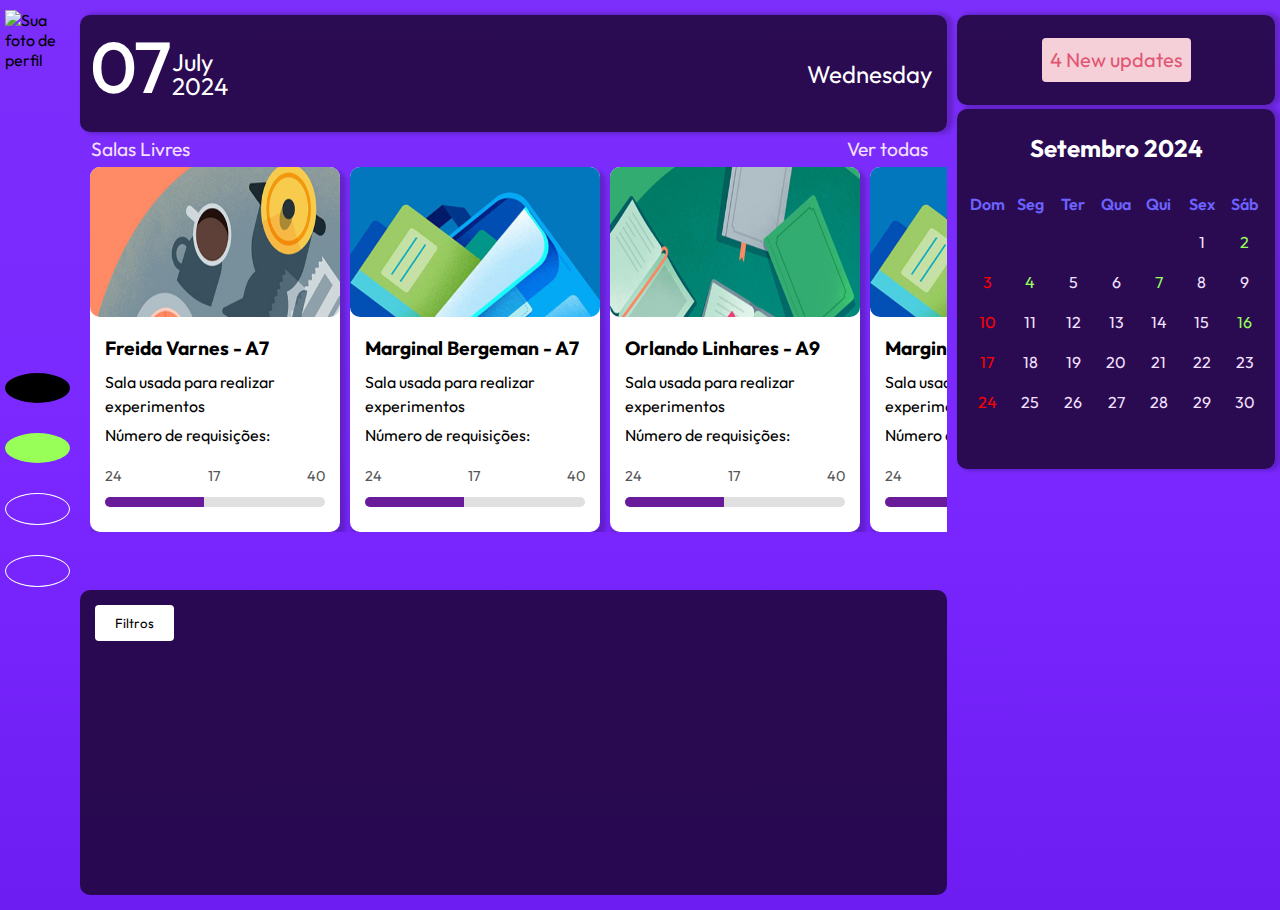
==== src/html/aplicação.html @ 735cd32f "creating a filter button of header content" ====
<!DOCTYPE html>
<html lang="en">
  <head>
    <meta charset="UTF-8" />
    <meta name="viewport" content="width=device-width, initial-scale=1.0" />
    <meta name="description" content="Eduster - Gestão de Salas e Agendamentos de Salas." />
    <link rel="stylesheet" href="/src/styles/global.css" />
    <link rel="stylesheet" href="/src/styles/aplicação.css" />
    <link
      rel="stylesheet"
      href="https://cdnjs.cloudflare.com/ajax/libs/font-awesome/6.5.2/css/all.min.css"
      integrity="sha512-SnH5WK+bZxgPHs44uWIX+LLJAJ9/2PkPKZ5QiAj6Ta86w+fsb2TkcmfRyVX3pBnMFcV7oQPJkl9QevSCWr3W6A=="
      crossorigin="anonymous"
      referrerpolicy="no-referrer"
    />
    <title>Eduster</title>
  </head>
  <body>



    <main>
    
      <header class=" bento-container">
        <nav class="navBar">
          <div class="nav-content">
            <div class="perfil-container">
              <img src="../assets/pessoa.png" alt="Sua foto de perfil" />
            </div>
    
            <ul class="nav-items">
              <li variant-0>
                <img src="../assets/logo_da_eduster.png" alt="" />
              </li>
              <li variant-1>
                <span>
                  <i class="fa-solid fa-house"></i>
                </span>
               
              </li>
              <li variant-2 onclick=showCreateSchedule()>
                <span>
                  <i class="fa-solid fa-plus"></i>
                </span>
                
              </li>
              <li variant-3 onclick=showListSchedule()>
                <span>
                  <i class="fa-solid fa-calendar-days"></i>
                </span>
                
              </li>
              <li variant-4 onclick=showReminder() >
                <span>
                  <i class="fa-solid fa-bookmark"></i>
                </span>
                
              </li>
            </ul>
          </div>
        </nav>
      </header>

      <section class="content bento-container">
        <div class="date-container">
          <div class="date">
              <p class="dayNumber">07</p>
              <div class="monther">
                  <p >July</p>
                  <p >2024</p>
              </div>
          </div>
          <div class="day">
              <p >Wednesday</p>
          </div>
        </div>

        <div class="cards">

          <div class="container-info">
            <span>Salas Livres</span>
            <span class="viewMore">Ver todas</span>
          </div>

          <div class="cards-container">

            <div class="card">
              <div class="card-image">
                <img src="../assets/card-1.png" alt="Imagem do Card" />
              </div>
              <div class="card-content">
                <h3>Freida Varnes - A7</h3>
                <p>Sala usada para realizar experimentos</p>
                <p>Número de requisições:</p>
                <div class="card-stats">
                  <div><i class="fa-solid fa-book"></i> 24</div>
                  <div><i class="fa-solid fa-users"></i> 17</div>
                  <div><i class="fa-solid fa-clipboard-list"></i> 40</div>
                </div>
                <div class="progress">
                  <div class="progress-bar" style="width: 45%;"></div>
                </div>
              </div>
            </div>

            <div class="card">
              <div class="card-image">
                <img src="../assets/card-2.png" alt="Imagem do Card" />
              </div>
              <div class="card-content">
                <h3>Marginal Bergeman - A7</h3>
                <p>Sala usada para realizar experimentos</p>
                <p>Número de requisições:</p>
                <div class="card-stats">
                  <div><i class="fa-solid fa-book"></i> 24</div>
                  <div><i class="fa-solid fa-users"></i> 17</div>
                  <div><i class="fa-solid fa-clipboard-list"></i> 40</div>
                </div>
                <div class="progress">
                  <div class="progress-bar" style="width: 45%;"></div>
                </div>
              </div>
            </div>

            <div class="card">
              <div class="card-image">
                <img src="../assets/card-3.png" alt="Imagem do Card" />
              </div>
              <div class="card-content">
                <h3>Orlando Linhares - A9</h3>
                <p>Sala usada para realizar experimentos</p>
                <p>Número de requisições:</p>
                <div class="card-stats">
                  <div><i class="fa-solid fa-book"></i> 24</div>
                  <div><i class="fa-solid fa-users"></i> 17</div>
                  <div><i class="fa-solid fa-clipboard-list"></i> 40</div>
                </div>
                <div class="progress">
                  <div class="progress-bar" style="width: 45%;"></div>
                </div>
              </div>
            </div>

            <div class="card">
              <div class="card-image">
                <img src="../assets/card-2.png" alt="Imagem do Card" />
              </div>
              <div class="card-content">
                <h3>Marginal Bergeman - A7</h3>
                <p>Sala usada para realizar experimentos</p>
                <p>Número de requisições:</p>
                <div class="card-stats">
                  <div><i class="fa-solid fa-book"></i> 24</div>
                  <div><i class="fa-solid fa-users"></i> 17</div>
                  <div><i class="fa-solid fa-clipboard-list"></i> 40</div>
                </div>
                <div class="progress">
                  <div class="progress-bar" style="width: 45%;"></div>
                </div>
              </div>
            </div>

            <div class="card">
              <div class="card-image">
                <img src="../assets/card-3.png" alt="Imagem do Card" />
              </div>
              <div class="card-content">
                <h3>Orlando Linhares - A9</h3>
                <p>Sala usada para realizar experimentos</p>
                <p>Número de requisições:</p>
                <div class="card-stats">
                  <div><i class="fa-solid fa-book"></i> 24</div>
                  <div><i class="fa-solid fa-users"></i> 17</div>
                  <div><i class="fa-solid fa-clipboard-list"></i> 40</div>
                </div>
                <div class="progress">
                  <div class="progress-bar" style="width: 45%;"></div>
                </div>
              </div>
            </div>

            <div class="card">
              <div class="card-image">
                <img src="../assets/card-2.png" alt="Imagem do Card" />
              </div>
              <div class="card-content">
                <h3>Marginal Bergeman - A7</h3>
                <p>Sala usada para realizar experimentos</p>
                <p>Número de requisições:</p>
                <div class="card-stats">
                  <div><i class="fa-solid fa-book"></i> 24</div>
                  <div><i class="fa-solid fa-users"></i> 17</div>
                  <div><i class="fa-solid fa-clipboard-list"></i> 40</div>
                </div>
                <div class="progress">
                  <div class="progress-bar" style="width: 45%;"></div>
                </div>
              </div>
            </div>
            
          </div>
          
        </div>


        <div class="calendar">
          <div class="calendar-header">
            <div class="filter-container">

              <button class="filter-button" id="filterBtn">Filtros</button>
              <div class="filter-content" id="filterContent">
                <p>Turno da Manhã</p>
                <p>Turno da Tarde</p>
              </div>
            </div>

          </div>
          <div class="calendar-content">

            <div class="content-container"></div>
            <div class="content-hours"></div>

          </div>

        </div>

        
      </section>
      
      <aside class=" bento-container">
              <div class="aside-header">
                <span>
                  <i class="fa-regular fa-bell"></i>
                </span>
                <p>
                  <i class="fa-solid fa-box-archive"></i>
                  4 New updates
                </p>
                <span>
                  <i class="fa-regular fa-user"></i>
                </span>
              </div>

              

              <div class="aside-date">
                <h2>Setembro 2024</h2>
                <div class="aside-calendar">
                  
                  <div class="days-of-week">
                      <div>Dom</div>
                      <div>Seg</div>
                      <div>Ter</div>
                      <div>Qua</div>
                      <div>Qui</div>
                      <div>Sex</div>
                      <div>Sáb</div>
                  </div>
                  <div class="days">
                      <div></div>
                      <div></div>
                      <div></div>
                      <div></div>
                      <div></div>
                      <div>1</div>
                      <div class="commitment">2</div>
                      <div>3</div>
                      <div class="commitment">4</div>
                      <div>5</div>
                      <div>6</div>
                      <div class="commitment">7</div>
                      <div>8</div>
                      <div>9</div>
                      <div class="commitment">10</div>
                      <div>11</div>
                      <div>12</div>
                      <div>13</div>
                      <div>14</div>
                      <div>15</div>
                      <div class="commitment">16</div>
                      <div>17</div>
                      <div>18</div>
                      <div>19</div>
                      <div>20</div>
                      <div>21</div>
                      <div>22</div>
                      <div>23</div>
                      <div>24</div>
                      <div>25</div>
                      <div>26</div>
                      <div>27</div>
                      <div>28</div>
                      <div>29</div>
                      <div>30</div>
                  </div>
              </div>

              </div>

              <!-- <div class="aside-item">
                <img src="../assets/Captura de tela 2024-09-15 140424.png" alt="" >
              </div> -->
        </aside>

      <dialog id="modal-1">
        
        <div class="dialog-header">
          <i class="fa-solid fa-chevron-left button-close"></i>
          <h3>Agendamentos de salas</h3>
          <button class="btn-dialog">Agendar</button>
        </div>


        <form  >
          <div class="form-info">
            
            <label for="">Dia:</label>
            <input type="date">

            <label for="">Horário:</label>
            <input type="time" >

            <label for="">Sala / Laboratório:</label>
            <input type="text" >

            <label for="">Turno:</label>
            <input type="text">

          </div>

          <div class="divisorBar"></div>

          <div class="form-priority">

            
            <div>
              <h4>Nível de prioridade :</h4>
              <ul>
                <li>
                  <button>
                    <i class="fa-solid fa-book"></i>
                  </button>
                </li>
                <li>
                  <button>
                    <i class="fa-solid fa-flask"></i>
                  </button>
                </li>
                <li>
                  <button>
                    <i class="fa-solid fa-people-robbery"></i>
                  </button>
                </li>
              </ul>
            </div>

            <label for="">Motivo do agendamento :</label>
            <textarea name="" id=""></textarea>


          </div>
        </form>

        <button class="button-dialog-info"> 
          <i class="fa-solid fa-person-circle-question"></i>
        </button>

        <button class="btn-dialog btn-dialog-footer none">Agendar</button>

      </dialog>

      <dialog id="modal-3">
        
        <div class="dialog-header">
          <i class="fa-solid fa-chevron-left button-close"></i>
          <h3>Adicionar um lembrete</h3>
          <button class="btn-dialog">Adicionar</button>
        </div>


        <form  >
          <div class="form-info">

            <label for="">Dia:</label>
            <input type="date">

            <label for="">Horário:</label>
            <input type="time" >

            <label for="">Motivo do agendamento :</label>
            <textarea name="" id=""></textarea>

            

          </div>

          <div class="divisorBar"></div>

          <div class="form-priority">
            <h4>Nível de prioridade :</h4>
            <ul>
              <li>
                <input type="checkbox" name="" id="">
                <p>Lembretes de Tarefas</p>
              </li>
              <li>
                <input type="checkbox" name="" id="">
                <p>Lembretes de Eventos Recorrentes</p>
              </li>
              <li>
                <input type="checkbox" name="" id="">
                <p>Lembretes de Provas</p>
              </li>
              <li>
                <input type="checkbox" name="" id="">
                <p>Lembrete de entrega de trabalhos</p>
              </li>
              <li>
                <input type="checkbox" name="" id="">
                <p>Lembretes de Compromissos</p>
              </li>
              </ul>
          </div>
        </form>

        <button class="btn-dialog btn-dialog-footer none">Agendar</button>

      </dialog>

      <dialog id="modal-2">
        
        <div class="dialog-header">
          <i class="fa-solid fa-chevron-left button-close"></i>
          <nav>
            <ul>
              <li>Ocupadas</li>
              <li>Vazias</li>
            </ul>
            <div>
              <input type="text" placeholder="Alguma sala em mente?">
              <i class="fa-solid fa-magnifying-glass"></i>
            </div>
          </nav>
          <div class="header-list ">
            <span class="search" >
              <i class="fa-solid fa-magnifying-glass"></i>
            </span>
            <span class="menu" >
              <i class="fa-solid fa-bars"></i>
            </span>
          </div>
        </div>
        <div class="dialog-container">

        </div>
      </dialog>

      <dialog id="conclude">
        <div>
          <i class="fa-solid fa-xmark"></i>
          <p>teste</p>
        </div>
      </dialog>

      <dialog id="infoPriority">

        <div class="dialog-header">
          <i class="fa-solid fa-chevron-left button-close"></i>
          <h3>Nível de prioridade</h3>
          <span></span>
        </div>

        <div>
          <ul>
            <li>
              <div>
                <p>Nível estudantil :</p>
                <i class="fa-solid fa-book"></i>
              </div>
              <p>Tem peso um na escolha do sistema, alunos  comuns podem acessar.</p>
            </li>
            <li>
              <div>
                <p>Nível acadêmico :</p>
                <i class="fa-solid fa-flask"></i>
              </div>
              <p>Tem peso dois na escolha do sistema, apenas professores e alunos credênciados  podem acessar.  </p>
            </li>
            <li>
              <div>
                <p>Nível disciplinar : </p>
                <i class="fa-solid fa-people-robbery"></i>
              </div>
              <p>Tem peso três na escolha do sistema, apenas professores podem acessar.</p>
            </li>

          </ul>
        </div>

      </dialog>


    </main>

    <script src="../scripts/script.js"></script>
  </body>
</html>
---- src/styles/global.css ----
@import url('https://fonts.googleapis.com/css2?family=Outfit:wght@100..900&display=swap');
*{
    font-family: 'Outfit',sans-serif;
    margin: 0;
    padding: 0;
    box-sizing: border-box;
}

p {
    font-size: 1.25rem;
    line-height: 1.5rem;
    color: #fff;
  }
  
  i {
    font-size: 2.25rem;
    color: #fff;
  }
  
.btn{
    background-color: #97ff58;
    width: 14.625rem;
    height: 4.375rem;
    border-radius: 14px;
    margin-top: 10px;
    border: none;
}

.circulos-layout {
  width: 150px;
  display: flex;
  align-items: center;
  gap: 20px;
}
.circulos {
  width: 25px;
  height: 25px;
  background-color: #fff;
  border-radius: 100%;
}

.none{
  display: none;
}
.block{
  display: block;
}
---- src/styles/aplicação.css ----
:root {
  font-size: 16px;
  --cor-primaria: #7c2efb;
  --cor-secundaria: #6c63ff;
  --cor-sucess: #97ff58;
  --background: #1e0738de;
  --text-secondary: rgb(190, 184, 184);
  --background-button-dialog: #650095;
}

/* classes comuns  */

.btn-dialog {
  min-width: 120px;
  width: 100%;
  height: 46px;
  border-radius: 10px;
  background-color: var(--background-button-dialog);
  color: #fff;
  border: none;
  box-shadow: 4px 4px 4px 2px rgba(0, 0, 0, 0.2);
}

/* conteudo  */


body {
  background-image: linear-gradient(
    to bottom,
    var(--cor-primaria),
    #7a28ff,
    #6d1cf2
  );
  padding: 5px 5px;
}

main{
  min-block-size: 100vh;
  display: flex;
  flex-direction: row;
  flex-wrap: wrap;
  gap: 10px;
}


i {
  font-size: 1.5rem;
  cursor: pointer;
}

span{
  width: 30px;
  height: 30px;
  text-align: center;
}

nav{
  grid-row: 1 / -1;
}

dialog {
  position: relative;
  width: 70%;
  min-block-size: 70vh;
  margin: auto;
  border: none;
  border-radius: 8px;
  box-shadow: 0 4px 8px rgba(0, 0, 0, 0.1);
  padding: 20px;
  background-color: #fff;
  text-align: center;
}

dialog p {
  font-size: 1.5rem;
  font-weight: 400;
  color: #000110;
}

dialog i {
  color: #000;
}

dialog .dialog-header {
  width: 100%;
  height: 50px;
  display: flex;
  justify-content: space-between;
  align-items: center;
  margin: 0px 0px 10px 0px;
}

dialog .dialog-header i {
  color: var(--text-secondary);
  width: 15%;
  text-align: left;
  cursor: pointer;
}

dialog .dialog-header button {
  width: 15%;
  cursor: pointer;
}

dialog .dialog-header h3 {
  font-size: 1.5rem;
  width: 70%;
  margin: 0px 10px;
}

dialog .divisorBar{
  min-block-size: 50vh;
  width: 1px;
  border: dashed 1px #000
}

dialog form {
  min-block-size: 55vh;
  display: flex;
  gap: 10px;
}

input {
  min-width: 100px;
  max-width: 400px;
  width: 100%;
  max-height: 44px;
  min-height: 40px;
  background-color: transparent;
  border: 1px solid var(--cor-primaria);
  border-radius: 10px;
  padding: 8px;
  font-size: 1rem;
  margin: 0px 0px 30px 0px;
}

label{
  min-width: 100px;
  max-width: 400px;
  width: 100%;
  height: 44px;
}

input[type="checkbox"]{
  max-width: 40px;
  min-width: 10px;
  min-height: 20px;
  max-height: 25px;
  width: 100%;
  height: 100%;
}

textarea {
  max-height: 200px;
  min-width: 100px;
  max-width: 400px;
  width: 100%;
  height: 80%;
  border-radius: 5px;
}

label {
  text-align: left;
  font-size: 1.2rem;
}


.bento-container{
  display: grid;
  min-block-size: 100vh;
  border-radius: 10px;
  flex: 2 0 300px;
  grid-template-rows: 2fr 1fr 1fr 1fr 1fr 2fr 2fr 2fr;
  grid-template-columns: 2fr 2fr 2fr ;
}   

aside.bento-container{
  flex: 1 1 300px ;
  grid-template-columns: repeat( 2 , 2fr);
  grid-template-rows: 94px 376px 100px;
  grid-auto-rows: 10px;
}

section.content{
  grid-template-columns: 2fr 2fr 2fr;
  grid-template-rows: 122px 389px 1fr 1fr 1fr 2fr 2fr;
  flex: 20 1 510px;
  padding-top: 10px;
}

header.bento-container{
  flex: 0 0 5vw;
  grid-template-columns: 1fr;
}



.nav-content {
  height: 100vh;
  display: flex;
  flex-direction: column;
  justify-content: center
}

.nav-content .perfil-container {
  position: absolute;
  top: 10px;
  left: 5px;
}
.nav-content .perfil-container img {
  max-width: 5vw;
  min-width: 65px;
  width: 100%;
  height: 50px;
  height: 100%;
}

.nav-items {
  width: 100%;
  display: flex;
  flex-direction: column;
  text-align: center;
  list-style: none;
  gap: 30px;
}

.nav-items li {
  width: 65px;
  padding: 15px;
  border: 1px solid #fff;
  border-radius: 90%;
  align-self: center;
  justify-self: center;
  cursor: pointer;
}

.nav-items li img {
  max-width: 100px;
  width: 100%;
}
.nav-items li[variant-0] {
  border: none;
  padding: 0;
}
.nav-items li[variant-1] {
  background-color: #000;
  border: none;
}
.nav-items li[variant-2] {
  background-color: var(--cor-sucess);
  border: none;
}
.nav-items li[variant-2] i {
  color: #000;
  font-size: 2rem;
}

/* Conteudo  */

.content .date-container{
  width: 100%;
  height: 13vh;
  display: flex;
  flex-direction: row;
  justify-content: space-between;

  grid-row: 1 / 2 ;
  grid-column: 1 / -1;
  background-color: var(--background);
  box-shadow: 4px 0px 4px 2px rgba(0, 0, 0, 0.2); 
  border-radius: 10px;
  padding: 10px;
}

.date{
  display: flex;
  flex-direction: row;
  color: #f4e0ff;
}

.dayNumber{
  padding: 30px 0px 0px 0px;
  font-size: 4.5rem;
  font-weight: 500;
}
.monther{
  display: flex;
  flex-direction: column;
  justify-content:center;
}
.monther p{
  font-size: 24px;
  font-weight: 400;
}
.year p{
  font-size: 24px;
  font-weight: 300;
}
.day{
  display: flex;
  align-items: center;
  width: 130px;
}
.day p{
  font-size: 24px;
  font-weight: 4000;
  text-align: left;
}


.content .cards{
  grid-row: 2 / 4 ;
  grid-column: 1 / -1;
  border-radius: 10px;

  display: flex;
  flex-direction: column;
  padding: 0px 10px;
  overflow: hidden;
}

.container-info{
  width: 100%;
  display: flex;
  justify-content: space-between;
}
.container-info span{
  width: 100px;
  font-size: 1.2rem;
  color: #f4e0ff;
}

.container-info span.viewMore{
  cursor: pointer;
}
.container-info span.viewMore:hover{
  font-weight: 600;
}

.cards-container{
  min-width: 100%;
  min-height: 300px;
  display: flex;
  width: 1000px;
  flex-wrap: nowrap;
  overflow-y: hidden;
  overflow-x: scroll;
  scrollbar-width: none;
  gap: 10px;
}

.card {
  min-width: 250px;
  min-height: 359px;
  border-radius: 10px;
  background-color: white;
  font-family: Arial, sans-serif;
  box-shadow: 4px 5px 4px 2px rgba(0, 0, 0, 0.2);
}

.card-image img {
  width: 100%;
  height: 150px;
  border-radius: 10px;
}

.card-content {
  padding: 15px;
}

.card-content h3 {
  font-size: 1.2em;
  margin-bottom: 10px;
}

.card-content p {
  font-size: 1em;
  margin: 5px 0;
  color: #000;
}


.card-stats {
  display: flex;
  justify-content: space-between;
  margin: 10px 0;
}

.card-stats i  {
  color: #000;
}

.card-stats div {
  font-size: 0.9em;
  color: #555;
}

.progress {
  width: 100%;
  background-color: #e0e0e0;
  border-radius: 5px;
  overflow: hidden;
  margin: 10px 0;
}

.progress-bar {
  height: 10px;
  background-color: #6a1b9a;
}

.card-content .progress + p {
  font-size: 0.9em;
  color: #888;
}



.content .calendar{
  margin: 10px 0px 10px 0px;
  grid-row: 4 / 8 ;
  grid-column: 1 / -1;
  background-color: var(--background);
  border-radius: 10px;
  padding: 15px;
}

.calendar .calendar-header{
  width: 100%;
}


.filter-container {
  position: relative;
  display: inline-block;
}

.filter-button {
  background-color: #fff;
  color: #000;
  padding: 10px 20px;
  border: none;
  cursor: pointer;
  border-radius: 4px;
}

.filter-content {
  display: none; 
  position: absolute;
  background-color: white;
  border: 1px solid #ccc;
  padding: 10px;
  box-shadow: 0px 8px 16px rgba(0, 0, 0, 0.1);
  z-index: 1;
  min-width: 170px;
  border-radius: 4px;
}

.filter-content p {
  font-size: 0.8rem;
  color: #000;
  padding: 8px;
  border-radius: 4px;
}
.filter-content p:hover{
  background-color: #ccc;
}





/* Aside */


.aside-header{
  margin: 10px 0px 10px 0px;
  grid-row: 1 / 2;
  grid-column: 1 / -1;
  height: 10vh;
  background-color: var(--background);
  border-radius: 10px;
  display: flex;
  justify-content: space-around;
  align-items: center;
  box-shadow: 4px 0px 4px 2px rgba(0, 0, 0, 0.2);
}

.aside-header p{
  color:#e15573;
  background-color: #f5d0d8;
  padding: 8px;
  height: 44px;
  border-radius: 4px;
  cursor: pointer;

}
.aside-header p i {
  color:#e15573;
}


.aside-item{
  margin: 10px 0px 10px 0px;
  grid-row: 2 / 3 ;
  grid-column: 1 / -1;
  border-radius: 10px;
  padding: 20px 10px;
}

.aside-item img{
  width:100%;
  height:200px;
  border-radius: 10px;
  box-shadow: 4px 0px 4px 2px rgba(0, 0, 0, 0.2);
}


.aside-date{
  display: grid;
  margin: 10px 0px 10px 0px;
  grid-column: 1 / -1;
  border-radius: 10px;
  background-color: var(--background);
  box-shadow: 4px 0px 4px 2px rgba(0, 0, 0, 0.2);
  height: 40vh;
}

.aside-date h2 {
  color: white;
  text-align: center;
  justify-self: center;
  align-self: center;
}

.aside-calendar {
  width: 300px;
  overflow: hidden;
  justify-self: center;
}

.aside-calendar div{
  color: #f4e0ff;
}
.aside-calendar .commitment{
  color: var(--cor-sucess);
}


.days-of-week {
  display: grid;
  grid-template-columns: repeat(7, 1fr);
}

.days-of-week div {
  text-align: center;
  padding: 8px 0;
  color: #6c63ff;
  font-weight: 600;
}

.days-of-week div:nth-child(7n) {
  border-right: none;
}

.days {
  display: grid;
  grid-template-columns: repeat(7, 1fr);
}

.days div {
  text-align: center;
  padding: 10px;
  cursor: pointer;
}

.days div:hover {
  background-color: #7c2efb;
  font-weight: 700;
  border-radius: 10px;
}

.days div:nth-child(7n) {
  border-right: none;
}

.days div:nth-child(7n + 1) {
  color: red;
}




/* classes para os dialogs */

.form-info {
  display: flex;
  flex-direction: column;
  width: 50%;
  padding: 10px;
  align-items: center;
  text-align: left;
}

.form-priority {
  display: flex;
  flex-direction: column;
  justify-content: space-around;
  width: 50%;
  text-align: left;
  font-size: 1.2rem;
  padding: 10px;
}

.form-priority ul {
  display: flex;
  list-style: none;
  justify-content: space-around;
  width: 100%;
  margin-top: 30px;
  gap: 15px;
}
.form-priority ul li button {
  width: 60px;
  height: 60px;
  background-color: transparent;
  border-radius: 8px;
  cursor: pointer;
}

.form-priority textarea{
  max-width: 100%;
}

.button-dialog-info {
  position: absolute;
  right: 15px;
  bottom: 10px;
  background-color: rgb(177, 175, 175);
  border-radius: 70%;
  padding: 6px;
  border: none;
  cursor: pointer;
}
.button-dialog-info i {
  font-size: 1rem;
}

#modal-2 .header-list{
  display: none;
}

#modal-2 .dialog-header nav{
  display: flex;
  justify-content: center;
}

#modal-2 .dialog-header nav div{
  display: flex;
  align-items: center;
  justify-content: center;
  min-width: 289px;
  max-width: 400px;
  max-height: 40px;
  width: 100%;
  border: 1px solid var(--cor-primaria);
  border-radius: 10px;
  padding: 0px 10px;
}

#modal-2 .dialog-header nav div i{
  font-size: 1.2rem;
  color: #000;
}

#modal-2 .dialog-header nav input{
  margin: 0;
  padding: 0;
  border: none;
  outline: none;
}

#modal-2 .dialog-header nav ul {
  display: flex;
  gap: 20px;
  margin: 0px 30px;
  list-style: none;
  align-items: center;
  font-weight: 500;
}

#modal-2 .dialog-header nav ul li {
  cursor: pointer;
  position: relative; 
}

#modal-2 .dialog-header nav ul li::after {
  content: ''; 
  position: absolute;
  bottom: -5px; 
  left: 0;
  width: 0; 
  height: 2px;
  background-color: #000;
  transition: width 0.3s ease-in-out; 
}

#modal-2 .dialog-header nav ul li:hover::after {
  width: 100%; 
}

#modal-2 .dialog-container{
  min-block-size: 60vh;
  overflow: auto;
  scrollbar-width: none;
}


#modal-3 .form-priority ul{
  height: 100%;
  flex-direction: column;
  justify-content: space-between;
}
#modal-3 .form-priority ul li{
  display: flex;
}

dialog#conclude{
  min-block-size: 70vh;
  max-width: 600px;
  width: 100%;
}

#conclude div{
  display: flex;
  width: 100%;
  min-height: 60vh;
  align-items: center;
  justify-content: center;
  padding: 10px;
}

#conclude div p{
  font-size: 2rem;
}

#conclude i{
  position: absolute;
  right: 24px;
  top: 15px;
  cursor: pointer;
}


dialog#infoPriority {
  min-block-size: 70vh;
  max-width: 700px;
  width: 100%;
}

#infoPriority ul{
  display: flex;
  flex-direction: column;
  min-block-size: 50vh;
  justify-content: space-around;
  align-items: center;
  padding: 20px;
}

#infoPriority ul li{
  max-width: 500px;
  width: 100%;
  display: flex;
  flex-direction: column;
}

#infoPriority ul li i {
  border: 1px solid #000;
  padding: 10px;
  border-radius: 8px;
  cursor: pointer;  
}

#infoPriority ul li > p {
  font-size: 1rem;
  text-align: left;
}

#infoPriority ul li div{
  display: flex;
  justify-content: space-between;
}

#infoPriority ul li div p{
  font-weight: 500;
}



@media screen and (max-width:1000px) {
  dialog {
    width: 90%;
    scrollbar-width: none;
  }

  main{
    padding: 7px;
  }

  header.bento-container{
    position: fixed;
    grid-column: 1 / -1;
    grid-row: 8 / 9;
    bottom: 10px;
    left: 10px;
    right: 10px;
    min-block-size: 7vh;
    z-index: 10;
  }
    
  .nav-content{
    flex-direction: row;
    align-items: center;
    height: 100%;
  }
  .nav-items{
    flex-direction: row;
    justify-content: center;
  }
  .nav-content .perfil-container{
    display: none;
  }


}

@media screen and (max-width:843px) {
  main{
    flex-direction: column-reverse;
  }

  aside.bento-container{
    grid-template-rows: 1fr;
    grid-template-columns: 1fr;
    flex: 1 2 100px;
    min-block-size: 5vh;
  }
  
  .aside-item,.aside-date{
    display: none;
  }
  
}

@media screen and (max-width: 800px) {

  dialog form {
    flex-direction: column;
  }

  .form-info {
    width: 100%;
    justify-content: left;
    height: 400px;
  }
  .form-priority {
    width: 100%;
    height: 400px;
  }

  .button-dialog-info {
    bottom: -180px; /* Ajustar / encontrar uma maneira de ajustar  */
  }

  dialog .dialog-header h3 {
    font-size: 1.2rem;
    width: 100%;
  }

  dialog .dialog-header button {
    display: none;
  }

  .btn-dialog-footer {
    display: block;
    margin: 0px 0px 30px 0px;
  }

  .divisorBar{
    display: none;
  }
}


@media screen and (max-width: 750px) {
  #modal-2 .dialog-header nav {
    display: none;
  }

  #modal-2 .header-list{
    display: flex;
    gap: 30px;
  }

  dialog#infoPriority {
    min-block-size: 70vh;
    max-width: 90%;
    width: 100%;
  }

  dialog#conclude{
    min-block-size: 50vh;
    max-width: 90%;
    width: 100%;
  }
  li[variant-0]{
    display: none;
  }

}

@media screen and (max-width: 500px){
  main{
    gap: 30px;
  }
  dialog{
    padding: 10px;
  }

  li[variant-1]{
    display: none;
  }
}
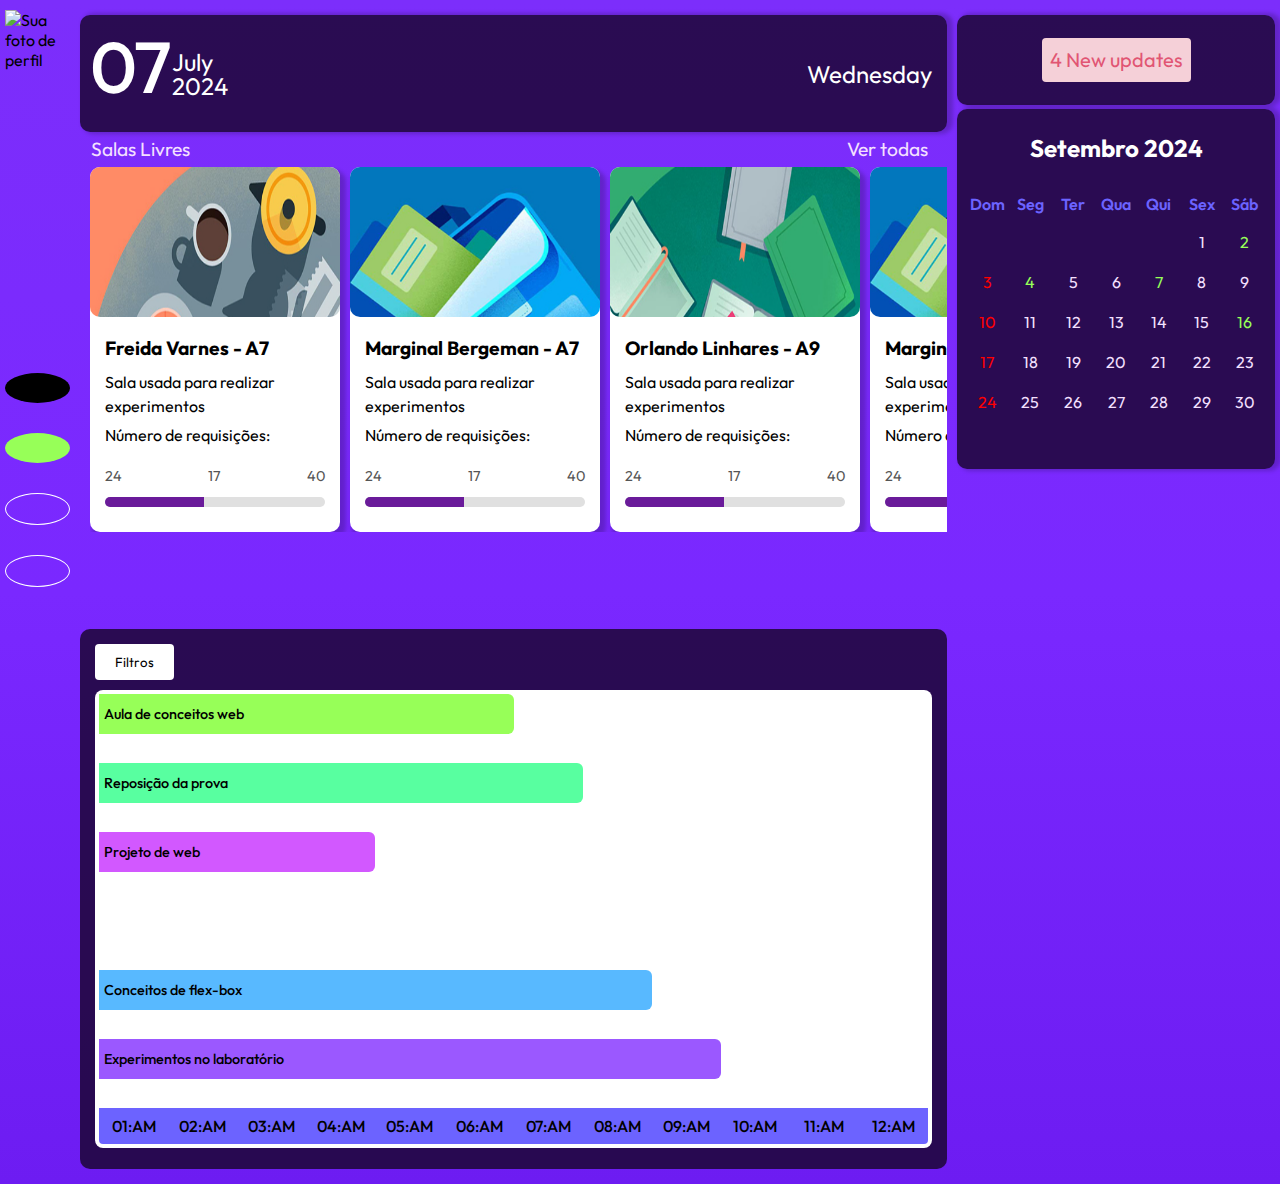
==== commit 63810507: "a container was created to show the user's scheduled rooms" ====
--- a/src/html/aplicação.html
+++ b/src/html/aplicação.html
@@ -217,8 +217,37 @@
           </div>
           <div class="calendar-content">
 
-            <div class="content-container"></div>
-            <div class="content-hours"></div>
+            <div class="content-container">
+              <div class="schedule" data-schedule-1>
+                <p>Aula de conceitos web</p>
+              </div>
+              <div class="schedule" data-schedule-2>
+                <p>Reposição da prova</p>
+              </div>
+              <div class="schedule" data-schedule-3>
+                <p>Projeto de web</p>
+              </div>
+              <div class="schedule" data-schedule-4>
+                <p>Conceitos de flex-box</p>
+              </div>
+              <div class="schedule" data-schedule-5>
+                <p>Experimentos no laboratório</p>
+              </div>
+            </div>
+            <div class="content-hours">
+              <p>01:AM</p>
+              <p>02:AM</p>
+              <p>03:AM</p>
+              <p>04:AM</p>
+              <p>05:AM</p>
+              <p>06:AM</p>
+              <p>07:AM</p>
+              <p>08:AM</p>
+              <p>09:AM</p>
+              <p>10:AM</p>
+              <p>11:AM</p>
+              <p>12:AM</p>
+            </div>
 
           </div>
 
--- a/src/styles/aplicação.css
+++ b/src/styles/aplicação.css
@@ -317,6 +317,8 @@
   flex-direction: column;
   padding: 0px 10px;
   overflow: hidden;
+  max-height: 420px;
+  height: 100%;
 }
 
 .container-info{
@@ -420,6 +422,7 @@
   grid-row: 4 / 8 ;
   grid-column: 1 / -1;
   background-color: var(--background);
+  min-block-size: 60vh;
   border-radius: 10px;
   padding: 15px;
 }
@@ -466,7 +469,80 @@
 }
 
 
-
+.calendar .calendar-content{
+  width: 100%;
+  min-block-size: 50vh;
+  background-color: #fff;
+  border-radius: 8px;
+  margin-top: 10px;
+  padding: 4px;
+}
+
+.content-container{
+  width: 100%;
+  height: 46vh;
+  border-radius: 4px;
+  
+  display: grid;
+  grid-template-columns: repeat(12,1fr);  
+  grid-template-rows: repeat(6,1fr);  
+}
+.content-container .schedule{
+  height: 40px;
+  border-radius: 0px 6px 6px 0px; 
+  display: flex;
+  align-items: center;
+  padding: 0px 0px 0px 5px;
+}
+.schedule p {
+  font-size: 0.9rem;
+  color: #000;
+  font-weight: 500;
+}
+
+div[data-schedule-1]{
+  background-color: #97ff58;
+  grid-column: 1 / 7;
+  grid-row: 1 / 2;
+}
+div[data-schedule-2]{
+  background-color: #58ffa0;
+  grid-column: 1 / 8;
+  grid-row: 2 / 3;
+}
+div[data-schedule-3]{
+  background-color: #d258ff;
+  grid-column: 1 / 5;
+  grid-row: 3 / 4;
+}
+div[data-schedule-4]{
+  background-color: #58b9ff;
+  grid-column: 1 / 9;
+  grid-row: 5 / 6;
+}
+div[data-schedule-5]{
+  background-color: #9b58ff;
+  grid-column: 1 / 10;
+  grid-row: 6 / 7;
+}
+
+
+.content-hours{
+  display: grid;
+  grid-template-columns: repeat(12,1fr);
+  width: 100%;
+  height: 4vh;
+  background-color: #6c63ff;
+  border-radius: 0px 0px 4px 4px;
+  text-align: center;
+  overflow: hidden;
+}
+.content-hours p {
+  align-self: center;
+  font-size: 1rem;
+  color: #000;
+  font-weight: 500;
+}
 
 
 /* Aside */
@@ -916,9 +992,16 @@
     display: none;
   }
 
+  .content-hours{
+    column-gap: 10px;
+  }
+
 }
 
 @media screen and (max-width: 500px){
+  :root{
+    font-size: 14px;
+  }
   main{
     gap: 30px;
   }
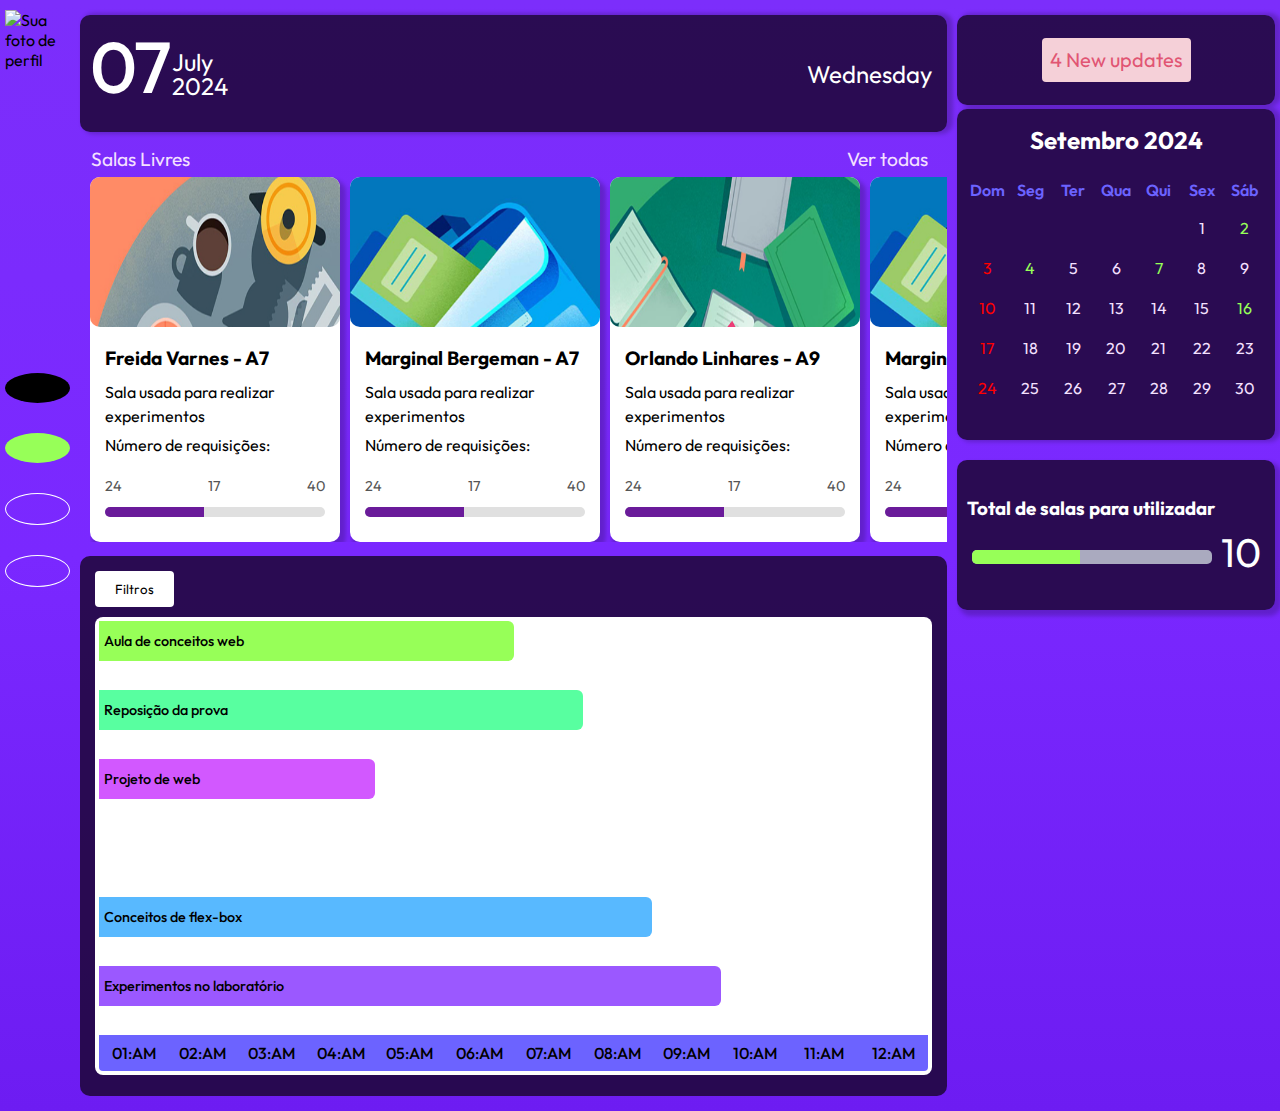
==== commit 307bfc8b: "refactoring aside item , remove image and adding new funcionality" ====
--- a/src/html/aplicação.html
+++ b/src/html/aplicação.html
@@ -326,9 +326,16 @@
 
               </div>
 
-              <!-- <div class="aside-item">
-                <img src="../assets/Captura de tela 2024-09-15 140424.png" alt="" >
-              </div> -->
+              <div class="aside-item">
+                <h3>Total de salas para utilizadar</h3>
+                <div class="container-totalDeSalas">
+                  <div class="progress">
+                    <div class="progress-bar" style="width: 45%;"></div>
+                  </div>
+                  <p>10</p>
+                </div>
+                
+              </div>
         </aside>
 
       <dialog id="modal-1">
--- a/src/styles/aplicação.css
+++ b/src/styles/aplicação.css
@@ -177,7 +177,7 @@
 aside.bento-container{
   flex: 1 1 300px ;
   grid-template-columns: repeat( 2 , 2fr);
-  grid-template-rows: 94px 376px 100px;
+  grid-template-rows: 94px 351px 250px ;
   grid-auto-rows: 10px;
 }
 
@@ -186,6 +186,7 @@
   grid-template-rows: 122px 389px 1fr 1fr 1fr 2fr 2fr;
   flex: 20 1 510px;
   padding-top: 10px;
+  gap: 10px;
 }
 
 header.bento-container{
@@ -419,7 +420,7 @@
 
 .content .calendar{
   margin: 10px 0px 10px 0px;
-  grid-row: 4 / 8 ;
+  grid-row: 3 / 8 ;
   grid-column: 1 / -1;
   background-color: var(--background);
   min-block-size: 60vh;
@@ -577,18 +578,45 @@
 
 .aside-item{
   margin: 10px 0px 10px 0px;
-  grid-row: 2 / 3 ;
   grid-column: 1 / -1;
   border-radius: 10px;
-  padding: 20px 10px;
-}
-
-.aside-item img{
-  width:100%;
-  height:200px;
-  border-radius: 10px;
-  box-shadow: 4px 0px 4px 2px rgba(0, 0, 0, 0.2);
-}
+  padding: 10px;
+  height: 150px;
+  background-color: var(--background);
+  box-shadow: 4px 4px 4px 2px rgba(0, 0, 0, 0.2);
+
+
+  display: flex;
+  flex-direction: column;
+  align-items: start;
+  justify-content: center;
+}
+
+.aside-item h3{
+  color: #fff;
+}
+
+.container-totalDeSalas{
+  display: flex;
+  justify-content: space-around;
+  width: 100%;
+  margin: 20px 0px 0px 0px  ;
+}
+
+.container-totalDeSalas .progress{
+  width: 240px;
+  background-color: #aaaabf;
+}
+.container-totalDeSalas .progress .progress-bar{
+  background-color: var(--cor-sucess);
+  height: 14px;
+}
+
+.container-totalDeSalas p{
+  font-size: 2.5rem;
+  padding-bottom:10px ;
+}
+
 
 
 .aside-date{
@@ -598,7 +626,6 @@
   border-radius: 10px;
   background-color: var(--background);
   box-shadow: 4px 0px 4px 2px rgba(0, 0, 0, 0.2);
-  height: 40vh;
 }
 
 .aside-date h2 {
@@ -879,7 +906,7 @@
   }
 
   main{
-    padding: 7px;
+    padding: 0px 7px 60px 7px;
   }
 
   header.bento-container{
@@ -892,6 +919,13 @@
     min-block-size: 7vh;
     z-index: 10;
   }
+
+  section.content{
+    padding: 0;
+    grid-template-rows: 122px 389px 1fr 1fr 1fr 2fr 1fr;
+
+  }
+  
     
   .nav-content{
     flex-direction: row;
@@ -901,17 +935,30 @@
   .nav-items{
     flex-direction: row;
     justify-content: center;
+    background-color: var(--background);
+    border-radius: 4px;
   }
   .nav-content .perfil-container{
     display: none;
   }
 
+  .content .calendar{
+    grid-row: 3 / 7 ;
+  }
+
+  .content-hours{
+    column-gap: 10px;
+  }
+
 
 }
 
 @media screen and (max-width:843px) {
+
   main{
     flex-direction: column-reverse;
+    min-block-size: 142vh;
+
   }
 
   aside.bento-container{
@@ -920,7 +967,8 @@
     flex: 1 2 100px;
     min-block-size: 5vh;
   }
-  
+
+
   .aside-item,.aside-date{
     display: none;
   }
@@ -964,6 +1012,7 @@
   .divisorBar{
     display: none;
   }
+
 }
 
 
@@ -1003,7 +1052,7 @@
     font-size: 14px;
   }
   main{
-    gap: 30px;
+    min-block-size: 142vh;
   }
   dialog{
     padding: 10px;
@@ -1013,4 +1062,3 @@
     display: none;
   }
 }
-
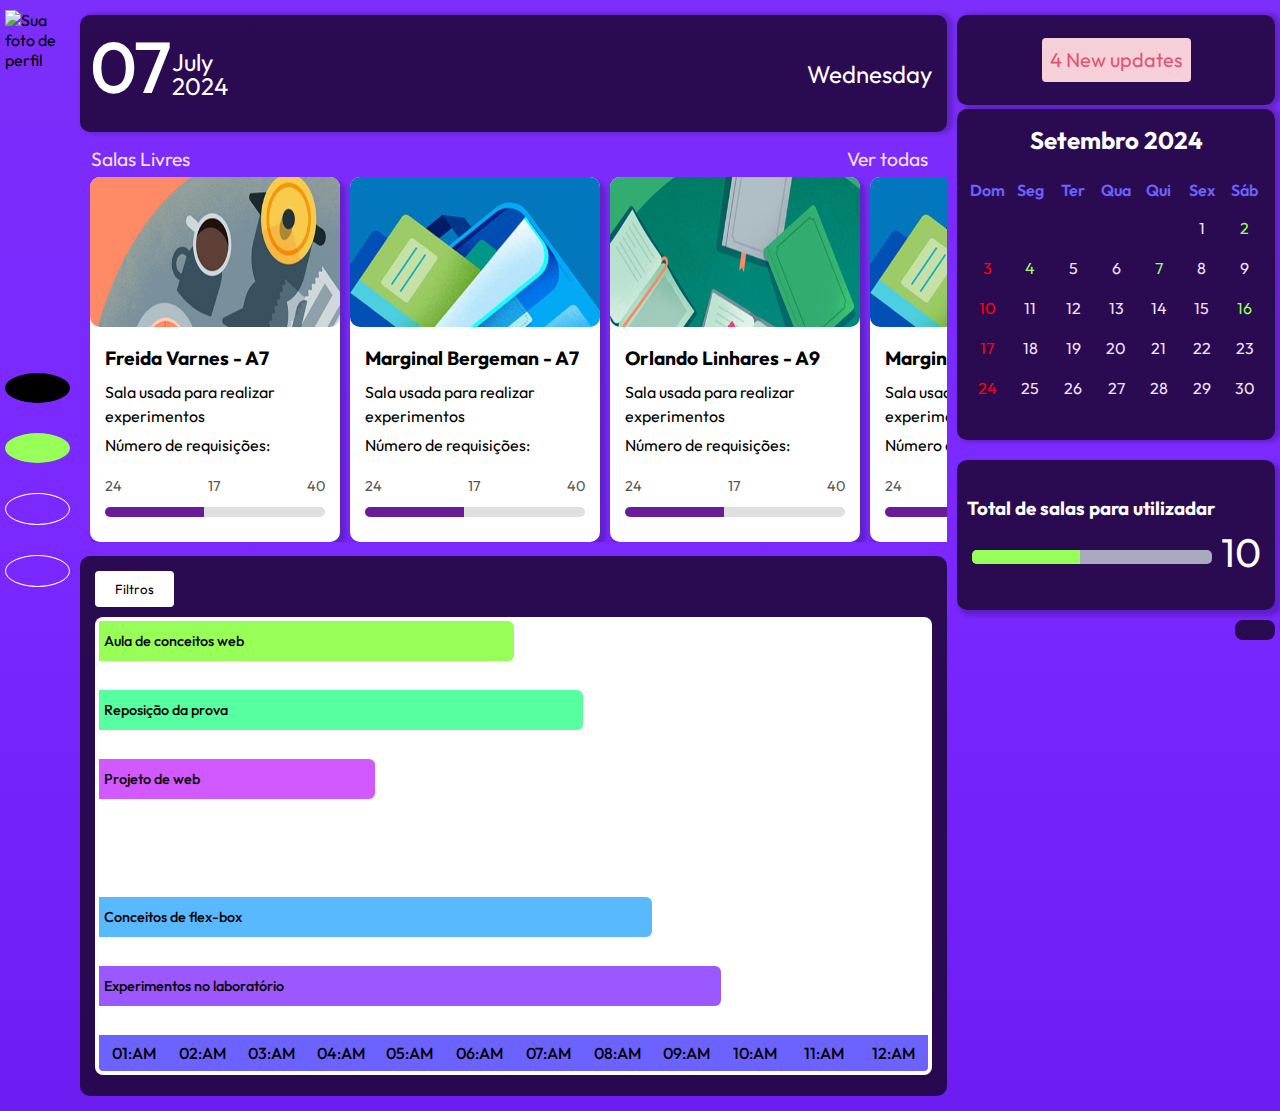
==== commit 9226698e: "creating button for hide aside" ====
--- a/src/html/aplicação.html
+++ b/src/html/aplicação.html
@@ -269,8 +269,6 @@
                   <i class="fa-regular fa-user"></i>
                 </span>
               </div>
-
-              
 
               <div class="aside-date">
                 <h2>Setembro 2024</h2>
@@ -336,6 +334,12 @@
                 </div>
                 
               </div>
+
+              <div class="aside-hide">
+                <button>
+                  <i class="fa-solid fa-caret-left"></i>
+                </button>
+              </div>
         </aside>
 
       <dialog id="modal-1">
--- a/src/styles/aplicação.css
+++ b/src/styles/aplicação.css
@@ -177,7 +177,7 @@
 aside.bento-container{
   flex: 1 1 300px ;
   grid-template-columns: repeat( 2 , 2fr);
-  grid-template-rows: 94px 351px 250px ;
+  grid-template-rows: 94px 351px 170px 60px ;
   grid-auto-rows: 10px;
 }
 
@@ -691,7 +691,23 @@
 }
 
 
-
+.aside-hide{
+  grid-column: 1 / -1;
+  position: relative;
+}
+.aside-hide button{
+  position: absolute;
+  right: 0;
+  border: none;
+  border-radius: 8px;
+  padding: 10px 20px;
+  background-color: var(--background);
+}
+
+.aside-hide button i{
+  color: #fff;
+  font-size: 2rem;
+}
 
 /* classes para os dialogs */
 
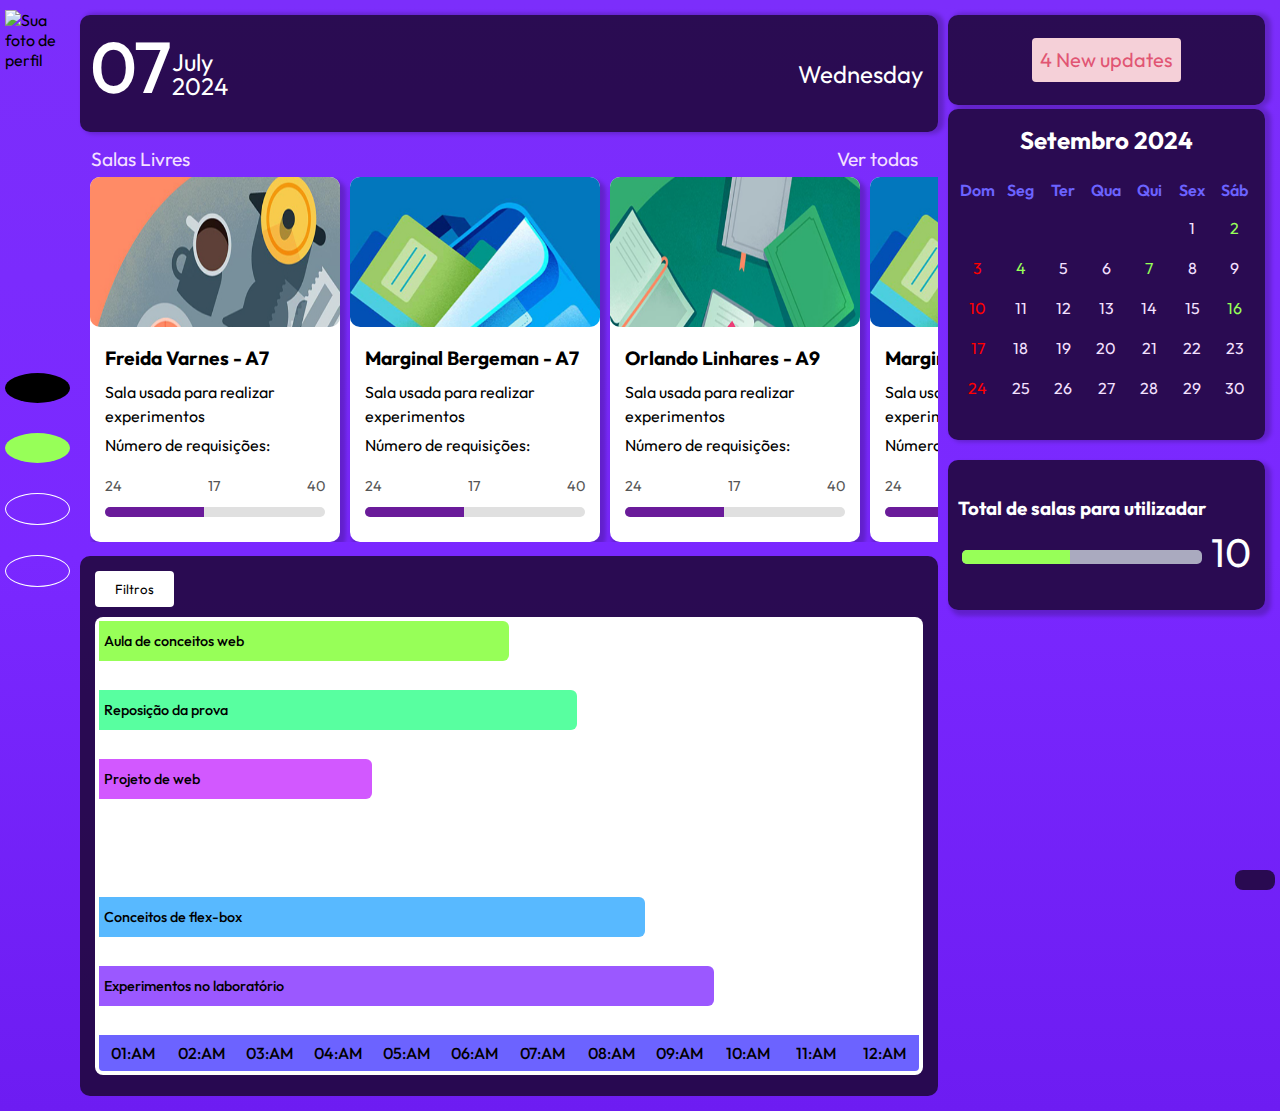
==== commit b5706c94: "logic of button hide" ====
--- a/src/html/aplicação.html
+++ b/src/html/aplicação.html
@@ -256,7 +256,7 @@
         
       </section>
       
-      <aside class=" bento-container">
+      <aside class="aside bento-container">
               <div class="aside-header">
                 <span>
                   <i class="fa-regular fa-bell"></i>
@@ -335,13 +335,14 @@
                 
               </div>
 
-              <div class="aside-hide">
-                <button>
-                  <i class="fa-solid fa-caret-left"></i>
-                </button>
-              </div>
-        </aside>
-
+      </aside>
+            
+      <div class="aside-hide">
+        <button id="hide-button">
+          <i class="fa-solid fa-caret-left"></i>
+        </button>
+      </div>
+      
       <dialog id="modal-1">
         
         <div class="dialog-header">
--- a/src/styles/aplicação.css
+++ b/src/styles/aplicação.css
@@ -181,6 +181,10 @@
   grid-auto-rows: 10px;
 }
 
+aside.bento-container.none{
+  display: none;
+}
+
 section.content{
   grid-template-columns: 2fr 2fr 2fr;
   grid-template-rows: 122px 389px 1fr 1fr 1fr 2fr 2fr;
@@ -691,13 +695,10 @@
 }
 
 
-.aside-hide{
-  grid-column: 1 / -1;
-  position: relative;
-}
 .aside-hide button{
-  position: absolute;
-  right: 0;
+  position: fixed;
+  right: 5px;
+  bottom: 10px;
   border: none;
   border-radius: 8px;
   padding: 10px 20px;
@@ -942,7 +943,6 @@
 
   }
   
-    
   .nav-content{
     flex-direction: row;
     align-items: center;
@@ -966,6 +966,17 @@
     column-gap: 10px;
   }
 
+  .aside-hide button{
+    bottom: 18px;
+    right: 15px;
+    z-index: 10;
+    background-color: transparent;
+  }
+
+  .aside-hide button:hover{
+    background-color: #1e07389c;
+  }
+
 
 }
 
@@ -975,6 +986,10 @@
     flex-direction: column-reverse;
     min-block-size: 142vh;
 
+  }
+
+  aside.bento-container.none{
+    display: block;
   }
 
   aside.bento-container{
@@ -984,8 +999,7 @@
     min-block-size: 5vh;
   }
 
-
-  .aside-item,.aside-date{
+  .aside-item,.aside-date , .aside-hide{
     display: none;
   }
   
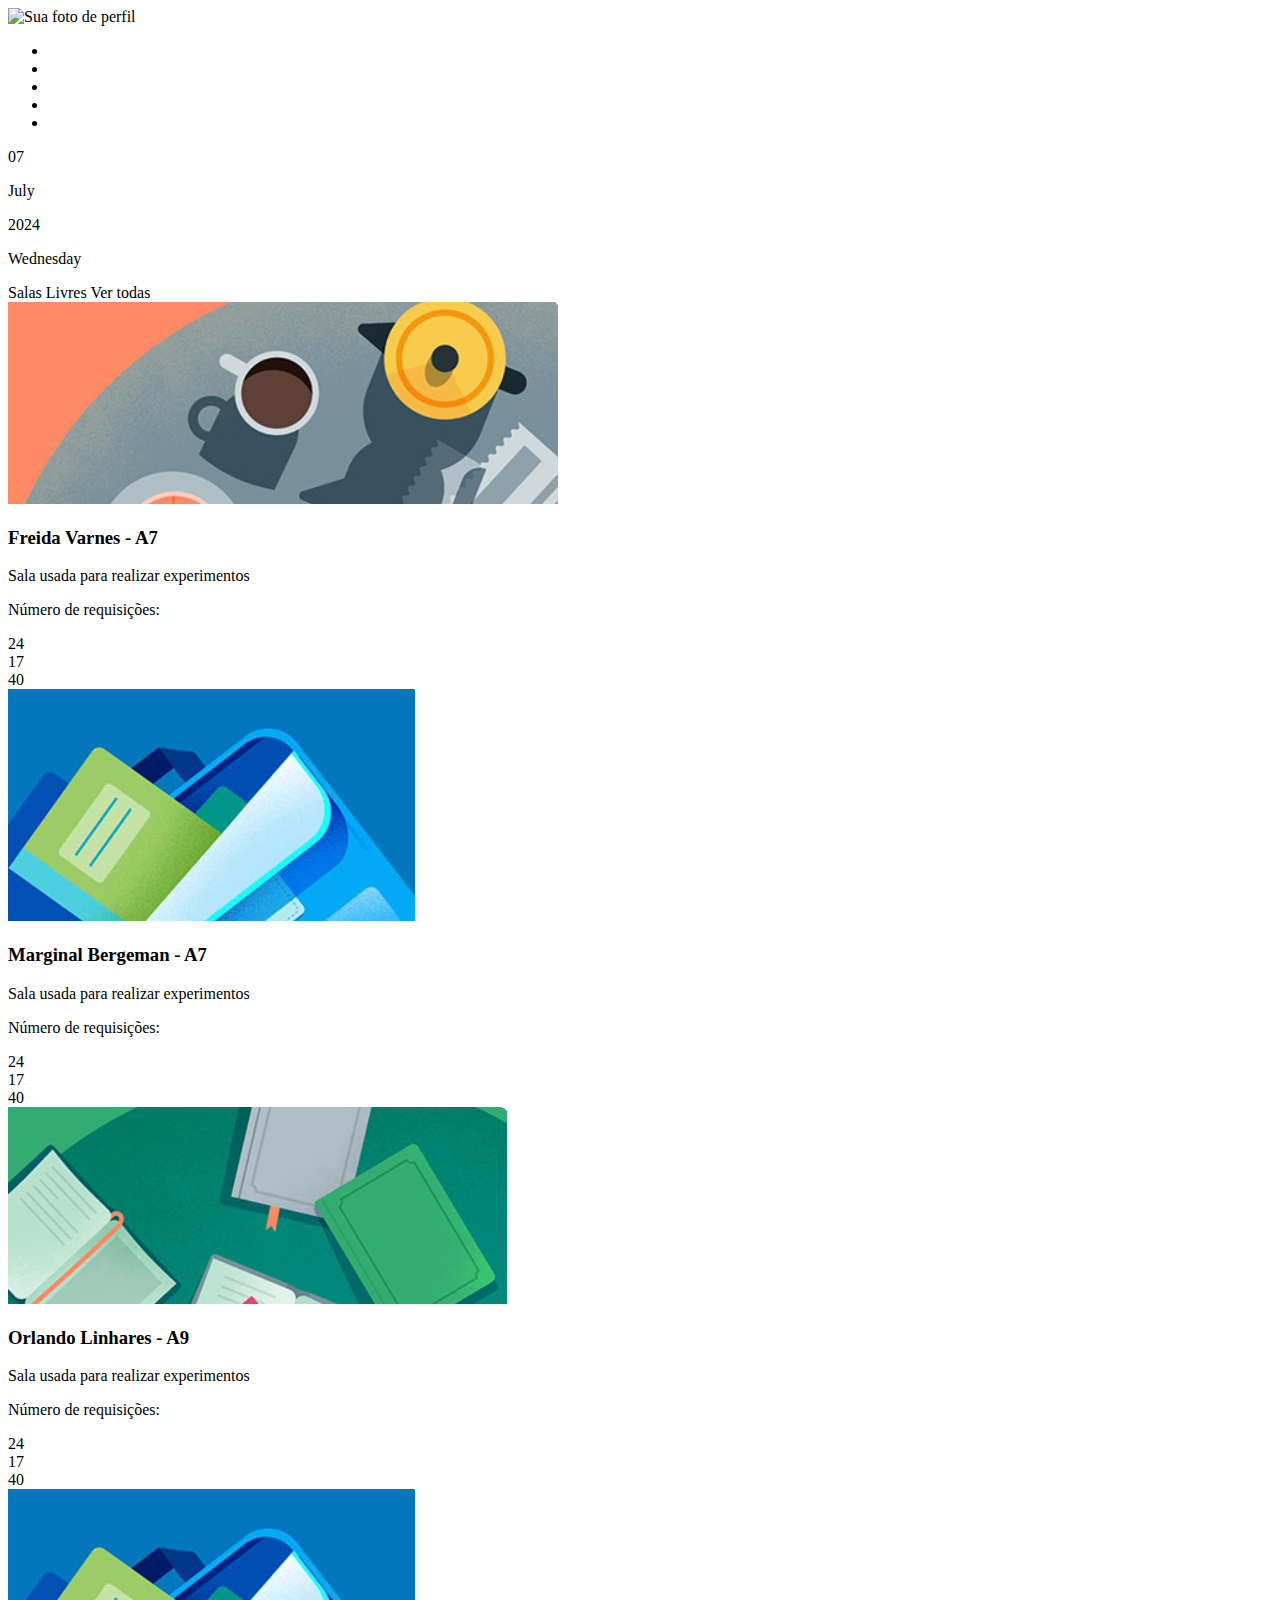
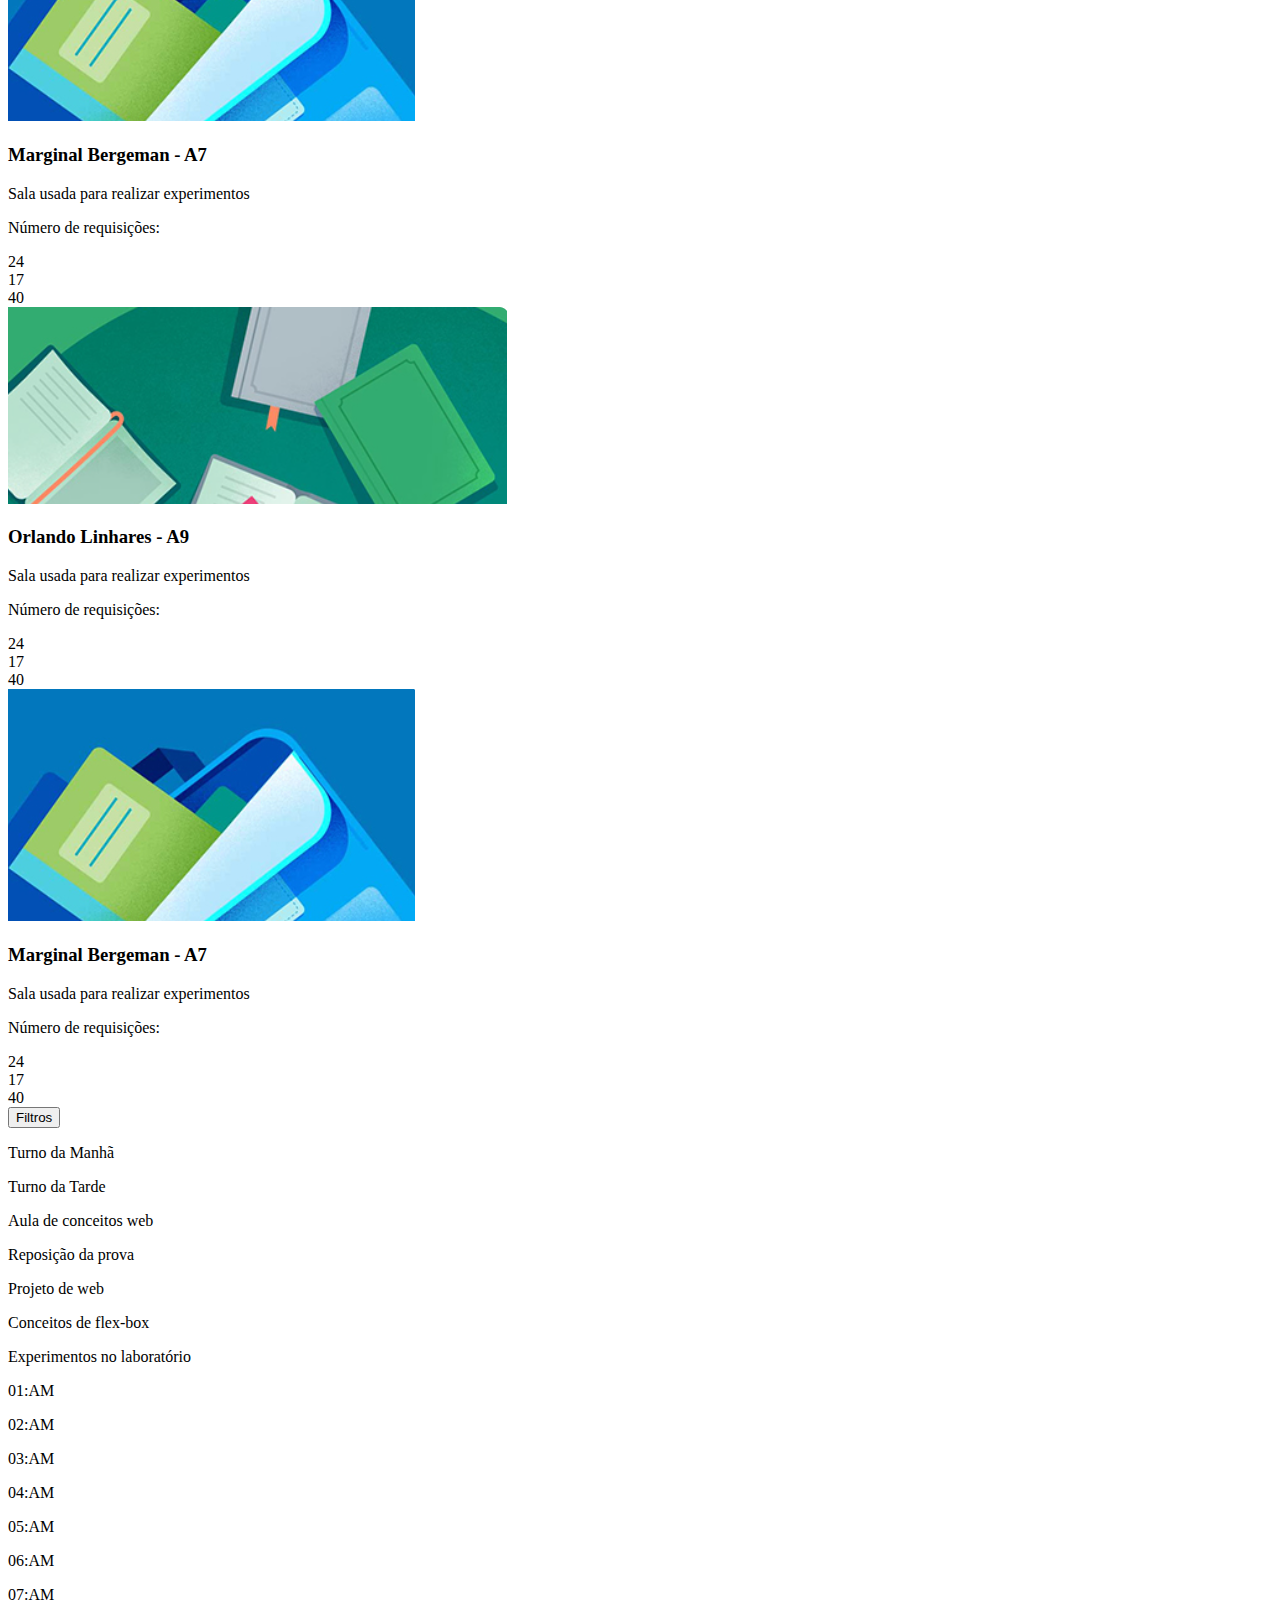
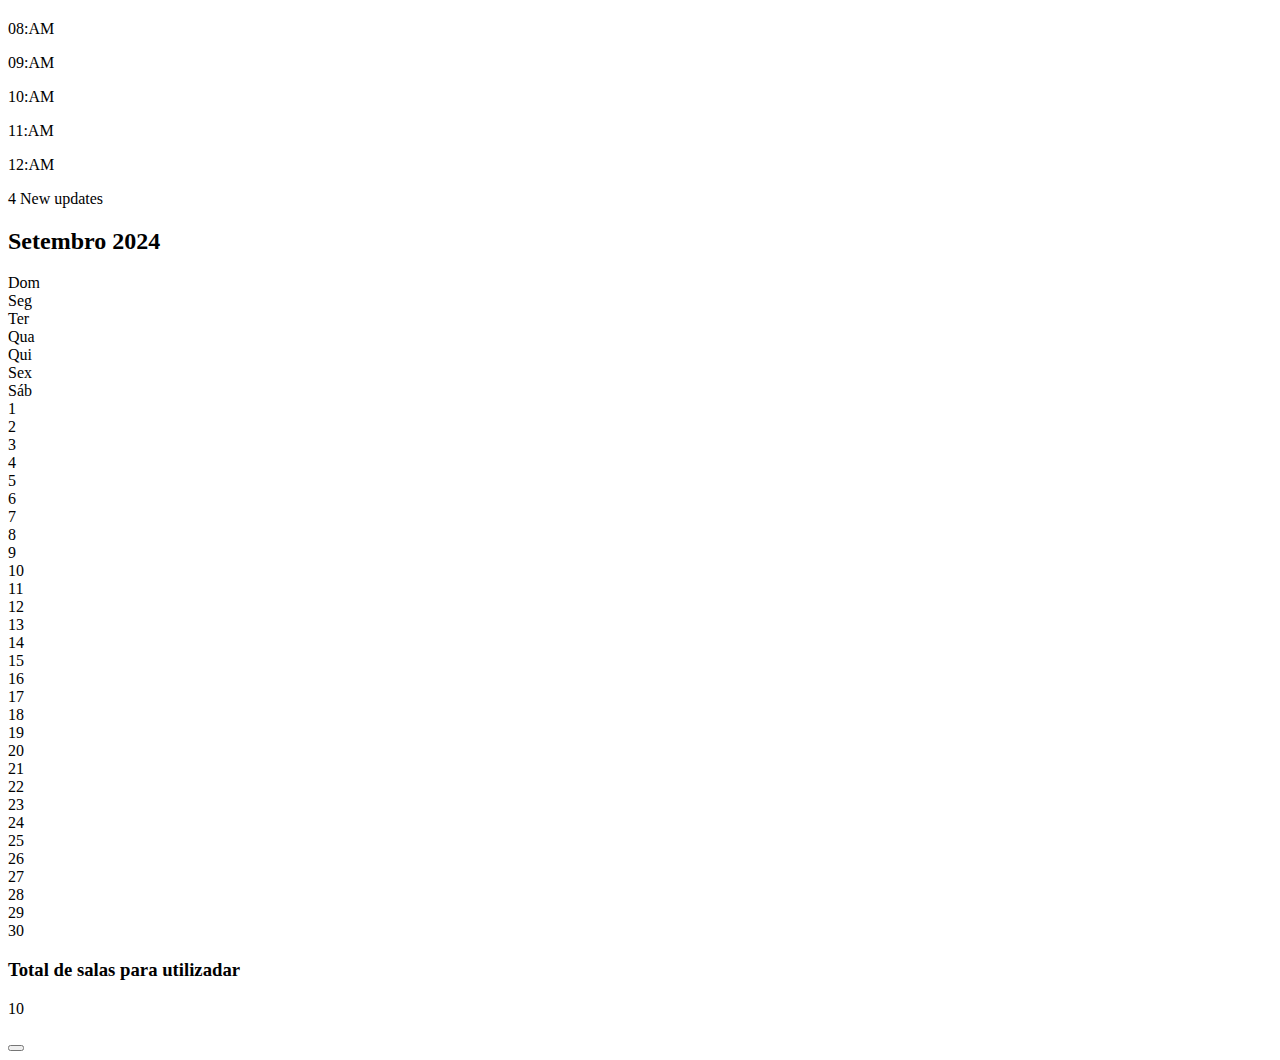
==== commit 09fdd098: "fixing more routes css in html pages" ====
--- a/src/html/aplicação.html
+++ b/src/html/aplicação.html
@@ -4,8 +4,8 @@
     <meta charset="UTF-8" />
     <meta name="viewport" content="width=device-width, initial-scale=1.0" />
     <meta name="description" content="Eduster - Gestão de Salas e Agendamentos de Salas." />
-    <link rel="stylesheet" href="/src/styles/global.css" />
-    <link rel="stylesheet" href="/src/styles/aplicação.css" />
+    <link rel="stylesheet" href="./src/styles/global.css" />
+    <link rel="stylesheet" href="./src/styles/aplicação.css" />
     <link
       rel="stylesheet"
       href="https://cdnjs.cloudflare.com/ajax/libs/font-awesome/6.5.2/css/all.min.css"
@@ -342,7 +342,7 @@
           <i class="fa-solid fa-caret-left"></i>
         </button>
       </div>
-      
+
       <dialog id="modal-1">
         
         <div class="dialog-header">
@@ -492,7 +492,234 @@
           </div>
         </div>
         <div class="dialog-container">
-
+          <div class="card-room" >
+            <div class="card-header">
+              <img src="../assets/pessoa.png" alt="Avatar" />
+              <div class="user-info">
+                <h3>Aluisio Igor</h3>
+                <p>Professor</p>
+              </div>
+              <div class="icons">
+                <div class="icon" iconVariant-1>
+                  <img src="../assets/grid-icon.svg" alt="" />
+                </div>
+                <div class="icon" iconVariant-2>
+                  <i class="fa-solid fa-arrow-up"></i>
+                </div>
+              </div>
+            </div>
+            <div class="card-body">
+              <div class="card-content">
+                <p>
+                  Chave 042 - Sala de Aula 05 (Piso 02) - Bloco 02 - Principal
+                  (PF)
+                </p>
+                <p>13:00 - AM - 12/04/24</p>
+              </div>
+              <div class="card-content-more none">
+                <p>
+                  Estou agendando essa sala para poder adiantar conteúdo
+                  atrasado devido a greve
+                </p>
+              </div>
+            </div>
+            <div class="card-footer">
+              <p>Ocupada</p>
+              <p class="priority none">
+                Prioridade - Diciplinar
+              </p>
+            </div>
+          </div> 
+          <div class="card-room" >
+            <div class="card-header">
+              <img src="../assets/pessoa.png" alt="Avatar" />
+              <div class="user-info">
+                <h3>Aluisio Igor</h3>
+                <p>Professor</p>
+              </div>
+              <div class="icons">
+                <div class="icon" iconVariant-1>
+                  <img src="../assets/grid-icon.svg" alt="" />
+                </div>
+                <div class="icon" iconVariant-2>
+                  <i class="fa-solid fa-arrow-up"></i>
+                </div>
+              </div>
+            </div>
+            <div class="card-body">
+              <div class="card-content">
+                <p>
+                  Chave 042 - Sala de Aula 05 (Piso 02) - Bloco 02 - Principal
+                  (PF)
+                </p>
+                <p>13:00 - AM - 12/04/24</p>
+              </div>
+              <div class="card-content-more none">
+                <p>
+                  Estou agendando essa sala para poder adiantar conteúdo
+                  atrasado devido a greve
+                </p>
+              </div>
+            </div>
+            <div class="card-footer">
+              <p>Ocupada</p>
+              <p class="priority none">
+                Prioridade - Diciplinar
+              </p>
+            </div>
+          </div> 
+          <div class="card-room" >
+            <div class="card-header">
+              <img src="../assets/pessoa.png" alt="Avatar" />
+              <div class="user-info">
+                <h3>Aluisio Igor</h3>
+                <p>Professor</p>
+              </div>
+              <div class="icons">
+                <div class="icon" iconVariant-1>
+                  <img src="../assets/grid-icon.svg" alt="" />
+                </div>
+                <div class="icon" iconVariant-2>
+                  <i class="fa-solid fa-arrow-up"></i>
+                </div>
+              </div>
+            </div>
+            <div class="card-body">
+              <div class="card-content">
+                <p>
+                  Chave 042 - Sala de Aula 05 (Piso 02) - Bloco 02 - Principal
+                  (PF)
+                </p>
+                <p>13:00 - AM - 12/04/24</p>
+              </div>
+              <div class="card-content-more none">
+                <p>
+                  Estou agendando essa sala para poder adiantar conteúdo
+                  atrasado devido a greve
+                </p>
+              </div>
+            </div>
+            <div class="card-footer">
+              <p>Ocupada</p>
+              <p class="priority none">
+                Prioridade - Diciplinar
+              </p>
+            </div>
+          </div> 
+          <div class="card-room" >
+            <div class="card-header">
+              <img src="../assets/pessoa.png" alt="Avatar" />
+              <div class="user-info">
+                <h3>Aluisio Igor</h3>
+                <p>Professor</p>
+              </div>
+              <div class="icons">
+                <div class="icon" iconVariant-1>
+                  <img src="../assets/grid-icon.svg" alt="" />
+                </div>
+                <div class="icon" iconVariant-2>
+                  <i class="fa-solid fa-arrow-up"></i>
+                </div>
+              </div>
+            </div>
+            <div class="card-body">
+              <div class="card-content">
+                <p>
+                  Chave 042 - Sala de Aula 05 (Piso 02) - Bloco 02 - Principal
+                  (PF)
+                </p>
+                <p>13:00 - AM - 12/04/24</p>
+              </div>
+              <div class="card-content-more none">
+                <p>
+                  Estou agendando essa sala para poder adiantar conteúdo
+                  atrasado devido a greve
+                </p>
+              </div>
+            </div>
+            <div class="card-footer">
+              <p>Ocupada</p>
+              <p class="priority none">
+                Prioridade - Diciplinar
+              </p>
+            </div>
+          </div> 
+          <div class="card-room" >
+            <div class="card-header">
+              <img src="../assets/pessoa.png" alt="Avatar" />
+              <div class="user-info">
+                <h3>Aluisio Igor</h3>
+                <p>Professor</p>
+              </div>
+              <div class="icons">
+                <div class="icon" iconVariant-1>
+                  <img src="../assets/grid-icon.svg" alt="" />
+                </div>
+                <div class="icon" iconVariant-2>
+                  <i class="fa-solid fa-arrow-up"></i>
+                </div>
+              </div>
+            </div>
+            <div class="card-body">
+              <div class="card-content">
+                <p>
+                  Chave 042 - Sala de Aula 05 (Piso 02) - Bloco 02 - Principal
+                  (PF)
+                </p>
+                <p>13:00 - AM - 12/04/24</p>
+              </div>
+              <div class="card-content-more none">
+                <p>
+                  Estou agendando essa sala para poder adiantar conteúdo
+                  atrasado devido a greve
+                </p>
+              </div>
+            </div>
+            <div class="card-footer">
+              <p>Ocupada</p>
+              <p class="priority none">
+                Prioridade - Diciplinar
+              </p>
+            </div>
+          </div> 
+          <div class="card-room" >
+            <div class="card-header">
+              <img src="../assets/pessoa.png" alt="Avatar" />
+              <div class="user-info">
+                <h3>Aluisio Igor</h3>
+                <p>Professor</p>
+              </div>
+              <div class="icons">
+                <div class="icon" iconVariant-1>
+                  <img src="../assets/grid-icon.svg" alt="" />
+                </div>
+                <div class="icon" iconVariant-2>
+                  <i class="fa-solid fa-arrow-up"></i>
+                </div>
+              </div>
+            </div>
+            <div class="card-body">
+              <div class="card-content">
+                <p>
+                  Chave 042 - Sala de Aula 05 (Piso 02) - Bloco 02 - Principal
+                  (PF)
+                </p>
+                <p>13:00 - AM - 12/04/24</p>
+              </div>
+              <div class="card-content-more none">
+                <p>
+                  Estou agendando essa sala para poder adiantar conteúdo
+                  atrasado devido a greve
+                </p>
+              </div>
+            </div>
+            <div class="card-footer">
+              <p>Ocupada</p>
+              <p class="priority none">
+                Prioridade - Diciplinar
+              </p>
+            </div>
+          </div> 
         </div>
       </dialog>
 
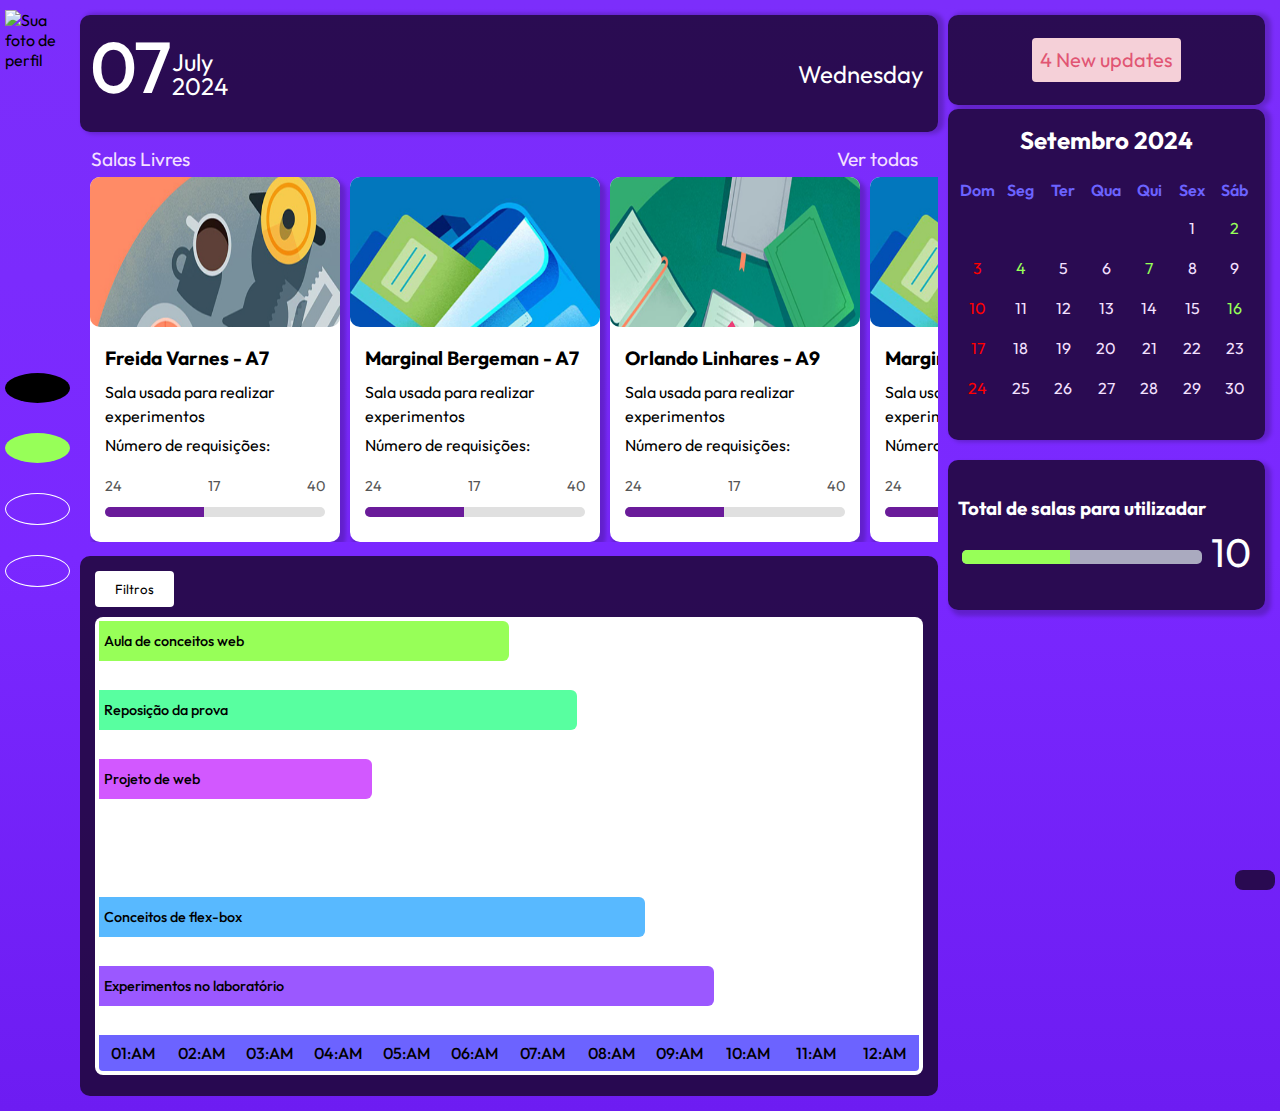
==== commit 18a7181f: "fixin more css routes in page aplication and pacotes" ====
--- a/src/html/aplicação.html
+++ b/src/html/aplicação.html
@@ -4,8 +4,8 @@
     <meta charset="UTF-8" />
     <meta name="viewport" content="width=device-width, initial-scale=1.0" />
     <meta name="description" content="Eduster - Gestão de Salas e Agendamentos de Salas." />
-    <link rel="stylesheet" href="./src/styles/global.css" />
-    <link rel="stylesheet" href="./src/styles/aplicação.css" />
+    <link rel="stylesheet" href="../styles/global.css" />
+    <link rel="stylesheet" href="../styles/aplicação.css" />
     <link
       rel="stylesheet"
       href="https://cdnjs.cloudflare.com/ajax/libs/font-awesome/6.5.2/css/all.min.css"
--- a/src/styles/global.css
+++ b/src/styles/global.css
@@ -0,0 +1,47 @@
+@import url('https://fonts.googleapis.com/css2?family=Outfit:wght@100..900&display=swap');
+*{
+    font-family: 'Outfit',sans-serif;
+    margin: 0;
+    padding: 0;
+    box-sizing: border-box;
+}
+
+p {
+    font-size: 1.25rem;
+    line-height: 1.5rem;
+    color: #fff;
+  }
+  
+  i {
+    font-size: 2.25rem;
+    color: #fff;
+  }
+  
+.btn{
+    background-color: #97ff58;
+    width: 14.625rem;
+    height: 4.375rem;
+    border-radius: 14px;
+    margin-top: 10px;
+    border: none;
+}
+
+.circulos-layout {
+  width: 150px;
+  display: flex;
+  align-items: center;
+  gap: 20px;
+}
+.circulos {
+  width: 25px;
+  height: 25px;
+  background-color: #fff;
+  border-radius: 100%;
+}
+
+.none{
+  display: none;
+}
+.block{
+  display: block;
+}--- a/src/styles/aplicação.css
+++ b/src/styles/aplicação.css
@@ -0,0 +1,1192 @@
+:root {
+  font-size: 16px;
+  --cor-primaria: #7c2efb;
+  --cor-secundaria: #6c63ff;
+  --cor-sucess: #97ff58;
+  --background: #1e0738de;
+  --text-secondary: rgb(190, 184, 184);
+  --background-button-dialog: #650095;
+}
+
+/* classes comuns  */
+
+.btn-dialog {
+  min-width: 120px;
+  width: 100%;
+  height: 46px;
+  border-radius: 10px;
+  background-color: var(--background-button-dialog);
+  color: #fff;
+  border: none;
+  box-shadow: 4px 4px 4px 2px rgba(0, 0, 0, 0.2);
+}
+
+/* conteudo  */
+
+
+body {
+  background-image: linear-gradient(
+    to bottom,
+    var(--cor-primaria),
+    #7a28ff,
+    #6d1cf2
+  );
+  padding: 5px 5px;
+}
+
+main{
+  min-block-size: 100vh;
+  display: flex;
+  flex-direction: row;
+  flex-wrap: wrap;
+  gap: 10px;
+}
+
+
+i {
+  font-size: 1.5rem;
+  cursor: pointer;
+}
+
+span{
+  width: 30px;
+  height: 30px;
+  text-align: center;
+}
+
+nav{
+  grid-row: 1 / -1;
+}
+
+dialog {
+  position: relative;
+  width: 70%;
+  min-block-size: 70vh;
+  margin: auto;
+  border: none;
+  border-radius: 8px;
+  box-shadow: 0 4px 8px rgba(0, 0, 0, 0.1);
+  padding: 20px;
+  background-color: #fff;
+  text-align: center;
+}
+
+dialog p {
+  font-size: 1.5rem;
+  font-weight: 400;
+  color: #000110;
+}
+
+dialog i {
+  color: #000;
+}
+
+dialog .dialog-header {
+  width: 100%;
+  height: 50px;
+  display: flex;
+  justify-content: space-between;
+  align-items: center;
+  margin: 0px 0px 10px 0px;
+}
+
+dialog .dialog-header i {
+  color: var(--text-secondary);
+  width: 15%;
+  text-align: left;
+  cursor: pointer;
+}
+
+dialog .dialog-header button {
+  width: 15%;
+  cursor: pointer;
+}
+
+dialog .dialog-header h3 {
+  font-size: 1.5rem;
+  width: 70%;
+  margin: 0px 10px;
+}
+
+dialog .divisorBar{
+  min-block-size: 50vh;
+  width: 1px;
+  border: dashed 1px #000
+}
+
+dialog form {
+  min-block-size: 55vh;
+  display: flex;
+  gap: 10px;
+}
+
+input {
+  min-width: 100px;
+  max-width: 400px;
+  width: 100%;
+  max-height: 44px;
+  min-height: 40px;
+  background-color: transparent;
+  border: 1px solid var(--cor-primaria);
+  border-radius: 10px;
+  padding: 8px;
+  font-size: 1rem;
+  margin: 0px 0px 30px 0px;
+}
+
+label{
+  min-width: 100px;
+  max-width: 400px;
+  width: 100%;
+  height: 44px;
+}
+
+input[type="checkbox"]{
+  max-width: 40px;
+  min-width: 10px;
+  min-height: 20px;
+  max-height: 25px;
+  width: 100%;
+  height: 100%;
+}
+
+textarea {
+  max-height: 200px;
+  min-width: 100px;
+  max-width: 400px;
+  width: 100%;
+  height: 80%;
+  border-radius: 5px;
+}
+
+label {
+  text-align: left;
+  font-size: 1.2rem;
+}
+
+
+.bento-container{
+  display: grid;
+  min-block-size: 100vh;
+  border-radius: 10px;
+  flex: 2 0 300px;
+  grid-template-rows: 2fr 1fr 1fr 1fr 1fr 2fr 2fr 2fr;
+  grid-template-columns: 2fr 2fr 2fr ;
+}   
+
+aside.bento-container{
+  flex: 1 1 300px ;
+  grid-template-columns: repeat( 2 , 2fr);
+  grid-template-rows: 94px 351px 170px 60px ;
+  grid-auto-rows: 10px;
+}
+
+aside.bento-container.none{
+  display: none;
+}
+
+section.content{
+  grid-template-columns: 2fr 2fr 2fr;
+  grid-template-rows: 122px 389px 1fr 1fr 1fr 2fr 2fr;
+  flex: 20 1 510px;
+  padding-top: 10px;
+  gap: 10px;
+}
+
+header.bento-container{
+  flex: 0 0 5vw;
+  grid-template-columns: 1fr;
+}
+
+
+
+.nav-content {
+  height: 100vh;
+  display: flex;
+  flex-direction: column;
+  justify-content: center
+}
+
+.nav-content .perfil-container {
+  position: absolute;
+  top: 10px;
+  left: 5px;
+}
+.nav-content .perfil-container img {
+  max-width: 5vw;
+  min-width: 65px;
+  width: 100%;
+  height: 50px;
+  height: 100%;
+}
+
+.nav-items {
+  width: 100%;
+  display: flex;
+  flex-direction: column;
+  text-align: center;
+  list-style: none;
+  gap: 30px;
+}
+
+.nav-items li {
+  width: 65px;
+  padding: 15px;
+  border: 1px solid #fff;
+  border-radius: 90%;
+  align-self: center;
+  justify-self: center;
+  cursor: pointer;
+}
+
+.nav-items li img {
+  max-width: 100px;
+  width: 100%;
+}
+.nav-items li[variant-0] {
+  border: none;
+  padding: 0;
+}
+.nav-items li[variant-1] {
+  background-color: #000;
+  border: none;
+}
+.nav-items li[variant-2] {
+  background-color: var(--cor-sucess);
+  border: none;
+}
+.nav-items li[variant-2] i {
+  color: #000;
+  font-size: 2rem;
+}
+
+/* Conteudo  */
+
+.content .date-container{
+  width: 100%;
+  height: 13vh;
+  display: flex;
+  flex-direction: row;
+  justify-content: space-between;
+
+  grid-row: 1 / 2 ;
+  grid-column: 1 / -1;
+  background-color: var(--background);
+  box-shadow: 4px 0px 4px 2px rgba(0, 0, 0, 0.2); 
+  border-radius: 10px;
+  padding: 10px;
+}
+
+.date{
+  display: flex;
+  flex-direction: row;
+  color: #f4e0ff;
+}
+
+.dayNumber{
+  padding: 30px 0px 0px 0px;
+  font-size: 4.5rem;
+  font-weight: 500;
+}
+.monther{
+  display: flex;
+  flex-direction: column;
+  justify-content:center;
+}
+.monther p{
+  font-size: 24px;
+  font-weight: 400;
+}
+.year p{
+  font-size: 24px;
+  font-weight: 300;
+}
+.day{
+  display: flex;
+  align-items: center;
+  width: 130px;
+}
+.day p{
+  font-size: 24px;
+  font-weight: 4000;
+  text-align: left;
+}
+
+
+.content .cards{
+  grid-row: 2 / 4 ;
+  grid-column: 1 / -1;
+  border-radius: 10px;
+
+  display: flex;
+  flex-direction: column;
+  padding: 0px 10px;
+  overflow: hidden;
+  max-height: 420px;
+  height: 100%;
+}
+
+.container-info{
+  width: 100%;
+  display: flex;
+  justify-content: space-between;
+}
+.container-info span{
+  width: 100px;
+  font-size: 1.2rem;
+  color: #f4e0ff;
+}
+
+.container-info span.viewMore{
+  cursor: pointer;
+}
+.container-info span.viewMore:hover{
+  font-weight: 600;
+}
+
+.cards-container{
+  min-width: 100%;
+  min-height: 300px;
+  display: flex;
+  width: 1000px;
+  flex-wrap: nowrap;
+  overflow-y: hidden;
+  overflow-x: scroll;
+  scrollbar-width: none;
+  gap: 10px;
+}
+
+.card {
+  min-width: 250px;
+  min-height: 359px;
+  border-radius: 10px;
+  background-color: white;
+  font-family: Arial, sans-serif;
+  box-shadow: 4px 5px 4px 2px rgba(0, 0, 0, 0.2);
+}
+
+.card-image img {
+  width: 100%;
+  height: 150px;
+  border-radius: 10px;
+}
+
+.card-content {
+  padding: 15px;
+}
+
+.card-content h3 {
+  font-size: 1.2em;
+  margin-bottom: 10px;
+}
+
+.card-content p {
+  font-size: 1em;
+  margin: 5px 0;
+  color: #000;
+}
+
+
+.card-stats {
+  display: flex;
+  justify-content: space-between;
+  margin: 10px 0;
+}
+
+.card-stats i  {
+  color: #000;
+}
+
+.card-stats div {
+  font-size: 0.9em;
+  color: #555;
+}
+
+.progress {
+  width: 100%;
+  background-color: #e0e0e0;
+  border-radius: 5px;
+  overflow: hidden;
+  margin: 10px 0;
+}
+
+.progress-bar {
+  height: 10px;
+  background-color: #6a1b9a;
+}
+
+.card-content .progress + p {
+  font-size: 0.9em;
+  color: #888;
+}
+
+
+
+.content .calendar{
+  margin: 10px 0px 10px 0px;
+  grid-row: 3 / 8 ;
+  grid-column: 1 / -1;
+  background-color: var(--background);
+  min-block-size: 60vh;
+  border-radius: 10px;
+  padding: 15px;
+}
+
+.calendar .calendar-header{
+  width: 100%;
+}
+
+
+.filter-container {
+  position: relative;
+  display: inline-block;
+}
+
+.filter-button {
+  background-color: #fff;
+  color: #000;
+  padding: 10px 20px;
+  border: none;
+  cursor: pointer;
+  border-radius: 4px;
+}
+
+.filter-content {
+  display: none; 
+  position: absolute;
+  background-color: white;
+  border: 1px solid #ccc;
+  padding: 10px;
+  box-shadow: 0px 8px 16px rgba(0, 0, 0, 0.1);
+  z-index: 1;
+  min-width: 170px;
+  border-radius: 4px;
+}
+
+.filter-content p {
+  font-size: 0.8rem;
+  color: #000;
+  padding: 8px;
+  border-radius: 4px;
+}
+.filter-content p:hover{
+  background-color: #ccc;
+}
+
+
+.calendar .calendar-content{
+  width: 100%;
+  min-block-size: 50vh;
+  background-color: #fff;
+  border-radius: 8px;
+  margin-top: 10px;
+  padding: 4px;
+}
+
+.content-container{
+  width: 100%;
+  height: 46vh;
+  border-radius: 4px;
+  
+  display: grid;
+  grid-template-columns: repeat(12,1fr);  
+  grid-template-rows: repeat(6,1fr);  
+}
+.content-container .schedule{
+  height: 40px;
+  border-radius: 0px 6px 6px 0px; 
+  display: flex;
+  align-items: center;
+  padding: 0px 0px 0px 5px;
+}
+.schedule p {
+  font-size: 0.9rem;
+  color: #000;
+  font-weight: 500;
+}
+
+div[data-schedule-1]{
+  background-color: #97ff58;
+  grid-column: 1 / 7;
+  grid-row: 1 / 2;
+}
+div[data-schedule-2]{
+  background-color: #58ffa0;
+  grid-column: 1 / 8;
+  grid-row: 2 / 3;
+}
+div[data-schedule-3]{
+  background-color: #d258ff;
+  grid-column: 1 / 5;
+  grid-row: 3 / 4;
+}
+div[data-schedule-4]{
+  background-color: #58b9ff;
+  grid-column: 1 / 9;
+  grid-row: 5 / 6;
+}
+div[data-schedule-5]{
+  background-color: #9b58ff;
+  grid-column: 1 / 10;
+  grid-row: 6 / 7;
+}
+
+
+.content-hours{
+  display: grid;
+  grid-template-columns: repeat(12,1fr);
+  width: 100%;
+  height: 4vh;
+  background-color: #6c63ff;
+  border-radius: 0px 0px 4px 4px;
+  text-align: center;
+  overflow: hidden;
+}
+.content-hours p {
+  align-self: center;
+  font-size: 1rem;
+  color: #000;
+  font-weight: 500;
+}
+
+
+/* Aside */
+
+
+.aside-header{
+  margin: 10px 0px 10px 0px;
+  grid-row: 1 / 2;
+  grid-column: 1 / -1;
+  height: 10vh;
+  background-color: var(--background);
+  border-radius: 10px;
+  display: flex;
+  justify-content: space-around;
+  align-items: center;
+  box-shadow: 4px 0px 4px 2px rgba(0, 0, 0, 0.2);
+}
+
+.aside-header p{
+  color:#e15573;
+  background-color: #f5d0d8;
+  padding: 8px;
+  height: 44px;
+  border-radius: 4px;
+  cursor: pointer;
+
+}
+.aside-header p i {
+  color:#e15573;
+}
+
+
+.aside-item{
+  margin: 10px 0px 10px 0px;
+  grid-column: 1 / -1;
+  border-radius: 10px;
+  padding: 10px;
+  height: 150px;
+  background-color: var(--background);
+  box-shadow: 4px 4px 4px 2px rgba(0, 0, 0, 0.2);
+
+
+  display: flex;
+  flex-direction: column;
+  align-items: start;
+  justify-content: center;
+}
+
+.aside-item h3{
+  color: #fff;
+}
+
+.container-totalDeSalas{
+  display: flex;
+  justify-content: space-around;
+  width: 100%;
+  margin: 20px 0px 0px 0px  ;
+}
+
+.container-totalDeSalas .progress{
+  width: 240px;
+  background-color: #aaaabf;
+}
+.container-totalDeSalas .progress .progress-bar{
+  background-color: var(--cor-sucess);
+  height: 14px;
+}
+
+.container-totalDeSalas p{
+  font-size: 2.5rem;
+  padding-bottom:10px ;
+}
+
+
+
+.aside-date{
+  display: grid;
+  margin: 10px 0px 10px 0px;
+  grid-column: 1 / -1;
+  border-radius: 10px;
+  background-color: var(--background);
+  box-shadow: 4px 0px 4px 2px rgba(0, 0, 0, 0.2);
+}
+
+.aside-date h2 {
+  color: white;
+  text-align: center;
+  justify-self: center;
+  align-self: center;
+}
+
+.aside-calendar {
+  width: 300px;
+  overflow: hidden;
+  justify-self: center;
+}
+
+.aside-calendar div{
+  color: #f4e0ff;
+}
+.aside-calendar .commitment{
+  color: var(--cor-sucess);
+}
+
+
+.days-of-week {
+  display: grid;
+  grid-template-columns: repeat(7, 1fr);
+}
+
+.days-of-week div {
+  text-align: center;
+  padding: 8px 0;
+  color: #6c63ff;
+  font-weight: 600;
+}
+
+.days-of-week div:nth-child(7n) {
+  border-right: none;
+}
+
+.days {
+  display: grid;
+  grid-template-columns: repeat(7, 1fr);
+}
+
+.days div {
+  text-align: center;
+  padding: 10px;
+  cursor: pointer;
+}
+
+.days div:hover {
+  background-color: #7c2efb;
+  font-weight: 700;
+  border-radius: 10px;
+}
+
+.days div:nth-child(7n) {
+  border-right: none;
+}
+
+.days div:nth-child(7n + 1) {
+  color: red;
+}
+
+
+.aside-hide button{
+  position: fixed;
+  right: 5px;
+  bottom: 10px;
+  border: none;
+  border-radius: 8px;
+  padding: 10px 20px;
+  background-color: var(--background);
+}
+
+.aside-hide button i{
+  color: #fff;
+  font-size: 2rem;
+}
+
+/* classes para os dialogs */
+
+
+.card-room {
+  background-color: #b2ff59;
+  border-radius: 15px;
+  box-shadow: 0 10px 20px rgba(0, 0, 0, 0.1);
+  max-width: 400px;
+  min-width: 300px;
+  width: 100%;
+  height: 200px;
+  padding: 15px;
+  position: relative;
+}
+.card-room img {
+  border-radius: 50%;
+  width: 50px;
+  height: 50px;
+}
+.card-header {
+  display: flex;
+  align-items: center;
+  justify-content: space-between;
+  margin: 0px 0px 20px 0px;
+}
+.user-info {
+  flex: 1;
+  margin-left: 10px;
+  text-align: left;
+}
+.user-info h3 {
+  margin: 0;
+  font-size: 16px;
+  color: #333;
+}
+.user-info p {
+  margin: 0px;
+  font-size: 12px;
+  color: #666;
+}
+.icons {
+  display: flex;
+  align-items: center;
+}
+.icon {
+  display: flex;
+  align-items: center;
+  justify-content: center;
+  background-color: #000;
+  border-radius: 50%;
+  width: 45px;
+  height: 45px;
+  margin-left: 5px;
+  cursor: pointer;
+}
+.icon img{
+  width: 20px;
+}
+.icons [iconVariant-2]{
+  background-color: #292828;
+}
+.icons [iconVariant-2] i {
+  color: #fff;
+  transform: rotate(40deg);
+}
+.card-room .card-content {
+  margin-top: 10px;
+  font-size: 14px;
+  padding: 0;
+}
+.card-room .card-content p{
+  text-align: left;
+  margin: 0px;
+  color: #000;
+  font-weight: 500;
+}
+.card-footer {
+  margin-top: 5px;
+  border-top: 1px solid #000;
+  text-align: center;
+}
+.card-footer p{
+  color: #000;
+  font-size: 1rem;
+  font-weight: bold;
+}
+
+
+.form-info {
+  display: flex;
+  flex-direction: column;
+  width: 50%;
+  padding: 10px;
+  align-items: center;
+  text-align: left;
+}
+
+.form-priority {
+  display: flex;
+  flex-direction: column;
+  justify-content: space-around;
+  width: 50%;
+  text-align: left;
+  font-size: 1.2rem;
+  padding: 10px;
+}
+
+.form-priority ul {
+  display: flex;
+  list-style: none;
+  justify-content: space-around;
+  width: 100%;
+  margin-top: 30px;
+  gap: 15px;
+}
+.form-priority ul li button {
+  width: 60px;
+  height: 60px;
+  background-color: transparent;
+  border-radius: 8px;
+  cursor: pointer;
+}
+
+.form-priority textarea{
+  max-width: 100%;
+}
+
+.button-dialog-info {
+  position: absolute;
+  right: 15px;
+  bottom: 10px;
+  background-color: rgb(177, 175, 175);
+  border-radius: 70%;
+  padding: 6px;
+  border: none;
+  cursor: pointer;
+}
+.button-dialog-info i {
+  font-size: 1rem;
+}
+
+#modal-2 .header-list{
+  display: none;
+}
+
+#modal-2 .dialog-header nav{
+  display: flex;
+  justify-content: center;
+}
+
+#modal-2 .dialog-header nav div{
+  display: flex;
+  align-items: center;
+  justify-content: center;
+  min-width: 289px;
+  max-width: 400px;
+  max-height: 40px;
+  width: 100%;
+  border: 1px solid var(--cor-primaria);
+  border-radius: 10px;
+  padding: 0px 10px;
+}
+
+#modal-2 .dialog-header nav div i{
+  font-size: 1.2rem;
+  color: #000;
+}
+
+#modal-2 .dialog-header nav input{
+  margin: 0;
+  padding: 0;
+  border: none;
+  outline: none;
+}
+
+#modal-2 .dialog-header nav ul {
+  display: flex;
+  gap: 20px;
+  margin: 0px 30px;
+  list-style: none;
+  align-items: center;
+  font-weight: 500;
+}
+
+#modal-2 .dialog-header nav ul li {
+  cursor: pointer;
+  position: relative; 
+}
+
+#modal-2 .dialog-header nav ul li::after {
+  content: ''; 
+  position: absolute;
+  bottom: -5px; 
+  left: 0;
+  width: 0; 
+  height: 2px;
+  background-color: #000;
+  transition: width 0.3s ease-in-out; 
+}
+
+#modal-2 .dialog-header nav ul li:hover::after {
+  width: 100%; 
+}
+
+#modal-2 .dialog-container{
+  display: grid;
+  justify-items: center;
+  align-items: center;
+  grid-template-columns: repeat(auto-fit, minmax(300px , 30vw));
+  grid-template-rows: 210px;
+  gap: 10px;
+  min-block-size: 60vh;
+  padding: 20px;
+}
+
+
+#modal-3 .form-priority ul{
+  height: 100%;
+  flex-direction: column;
+  justify-content: space-between;
+}
+#modal-3 .form-priority ul li{
+  display: flex;
+}
+
+dialog#conclude{
+  min-block-size: 70vh;
+  max-width: 600px;
+  width: 100%;
+}
+
+#conclude div{
+  display: flex;
+  width: 100%;
+  min-height: 60vh;
+  align-items: center;
+  justify-content: center;
+  padding: 10px;
+}
+
+#conclude div p{
+  font-size: 2rem;
+}
+
+#conclude i{
+  position: absolute;
+  right: 24px;
+  top: 15px;
+  cursor: pointer;
+}
+
+
+dialog#infoPriority {
+  min-block-size: 70vh;
+  max-width: 700px;
+  width: 100%;
+}
+
+#infoPriority ul{
+  display: flex;
+  flex-direction: column;
+  min-block-size: 50vh;
+  justify-content: space-around;
+  align-items: center;
+  padding: 20px;
+}
+
+#infoPriority ul li{
+  max-width: 500px;
+  width: 100%;
+  display: flex;
+  flex-direction: column;
+}
+
+#infoPriority ul li i {
+  border: 1px solid #000;
+  padding: 10px;
+  border-radius: 8px;
+  cursor: pointer;  
+}
+
+#infoPriority ul li > p {
+  font-size: 1rem;
+  text-align: left;
+}
+
+#infoPriority ul li div{
+  display: flex;
+  justify-content: space-between;
+}
+
+#infoPriority ul li div p{
+  font-weight: 500;
+}
+
+
+
+@media screen and (max-width:1000px) {
+  dialog {
+    width: 90%;
+    scrollbar-width: none;
+  }
+
+  main{
+    padding: 0px 7px 60px 7px;
+  }
+
+  header.bento-container{
+    position: fixed;
+    grid-column: 1 / -1;
+    grid-row: 8 / 9;
+    bottom: 10px;
+    left: 10px;
+    right: 10px;
+    min-block-size: 7vh;
+    z-index: 10;
+  }
+
+  section.content{
+    padding: 0;
+    grid-template-rows: 122px 389px 1fr 1fr 1fr 2fr 1fr;
+
+  }
+  
+  .nav-content{
+    flex-direction: row;
+    align-items: center;
+    height: 100%;
+  }
+  .nav-items{
+    flex-direction: row;
+    justify-content: center;
+    background-color: var(--background);
+    border-radius: 4px;
+  }
+  .nav-content .perfil-container{
+    display: none;
+  }
+
+  .content .calendar{
+    grid-row: 3 / 7 ;
+  }
+
+  .content-hours{
+    column-gap: 10px;
+  }
+
+  .aside-hide button{
+    bottom: 18px;
+    right: 15px;
+    z-index: 10;
+    background-color: transparent;
+  }
+
+  .aside-hide button:hover{
+    background-color: #1e07389c;
+  }
+
+
+}
+
+@media screen and (max-width:843px) {
+
+  main{
+    flex-direction: column-reverse;
+    min-block-size: 142vh;
+
+  }
+
+  aside.bento-container.none{
+    display: block;
+  }
+
+  aside.bento-container{
+    grid-template-rows: 1fr;
+    grid-template-columns: 1fr;
+    flex: 1 2 100px;
+    min-block-size: 5vh;
+  }
+
+  .aside-item,.aside-date , .aside-hide{
+    display: none;
+  }
+  
+}
+
+@media screen and (max-width: 800px) {
+
+  dialog form {
+    flex-direction: column;
+  }
+
+  .form-info {
+    width: 100%;
+    justify-content: left;
+    height: 400px;
+  }
+  .form-priority {
+    width: 100%;
+    height: 400px;
+  }
+
+  .button-dialog-info {
+    bottom: -180px; /* Ajustar / encontrar uma maneira de ajustar  */
+  }
+
+  dialog .dialog-header h3 {
+    font-size: 1.2rem;
+    width: 100%;
+  }
+
+  dialog .dialog-header button {
+    display: none;
+  }
+
+  .btn-dialog-footer {
+    display: block;
+    margin: 0px 0px 30px 0px;
+  }
+
+  .divisorBar{
+    display: none;
+  }
+
+}
+
+
+@media screen and (max-width: 750px) {
+  #modal-2 .dialog-header nav {
+    display: none;
+  }
+
+  #modal-2 .header-list{
+    display: flex;
+    gap: 30px;
+  }
+
+  #modal-2 .dialog-container{
+    display: flex;
+    flex-direction: column;
+    justify-items: center;
+    align-items: center;
+  }
+
+  dialog#infoPriority {
+    min-block-size: 70vh;
+    max-width: 90%;
+    width: 100%;
+  }
+
+  dialog#conclude{
+    min-block-size: 50vh;
+    max-width: 90%;
+    width: 100%;
+  }
+  li[variant-0]{
+    display: none;
+  }
+
+  .content-hours{
+    column-gap: 10px;
+  }
+
+}
+
+@media screen and (max-width: 500px){
+  :root{
+    font-size: 14px;
+  }
+  main{
+    min-block-size: 142vh;
+  }
+  dialog{
+    padding: 10px;
+  }
+
+  li[variant-1]{
+    display: none;
+  }
+}
